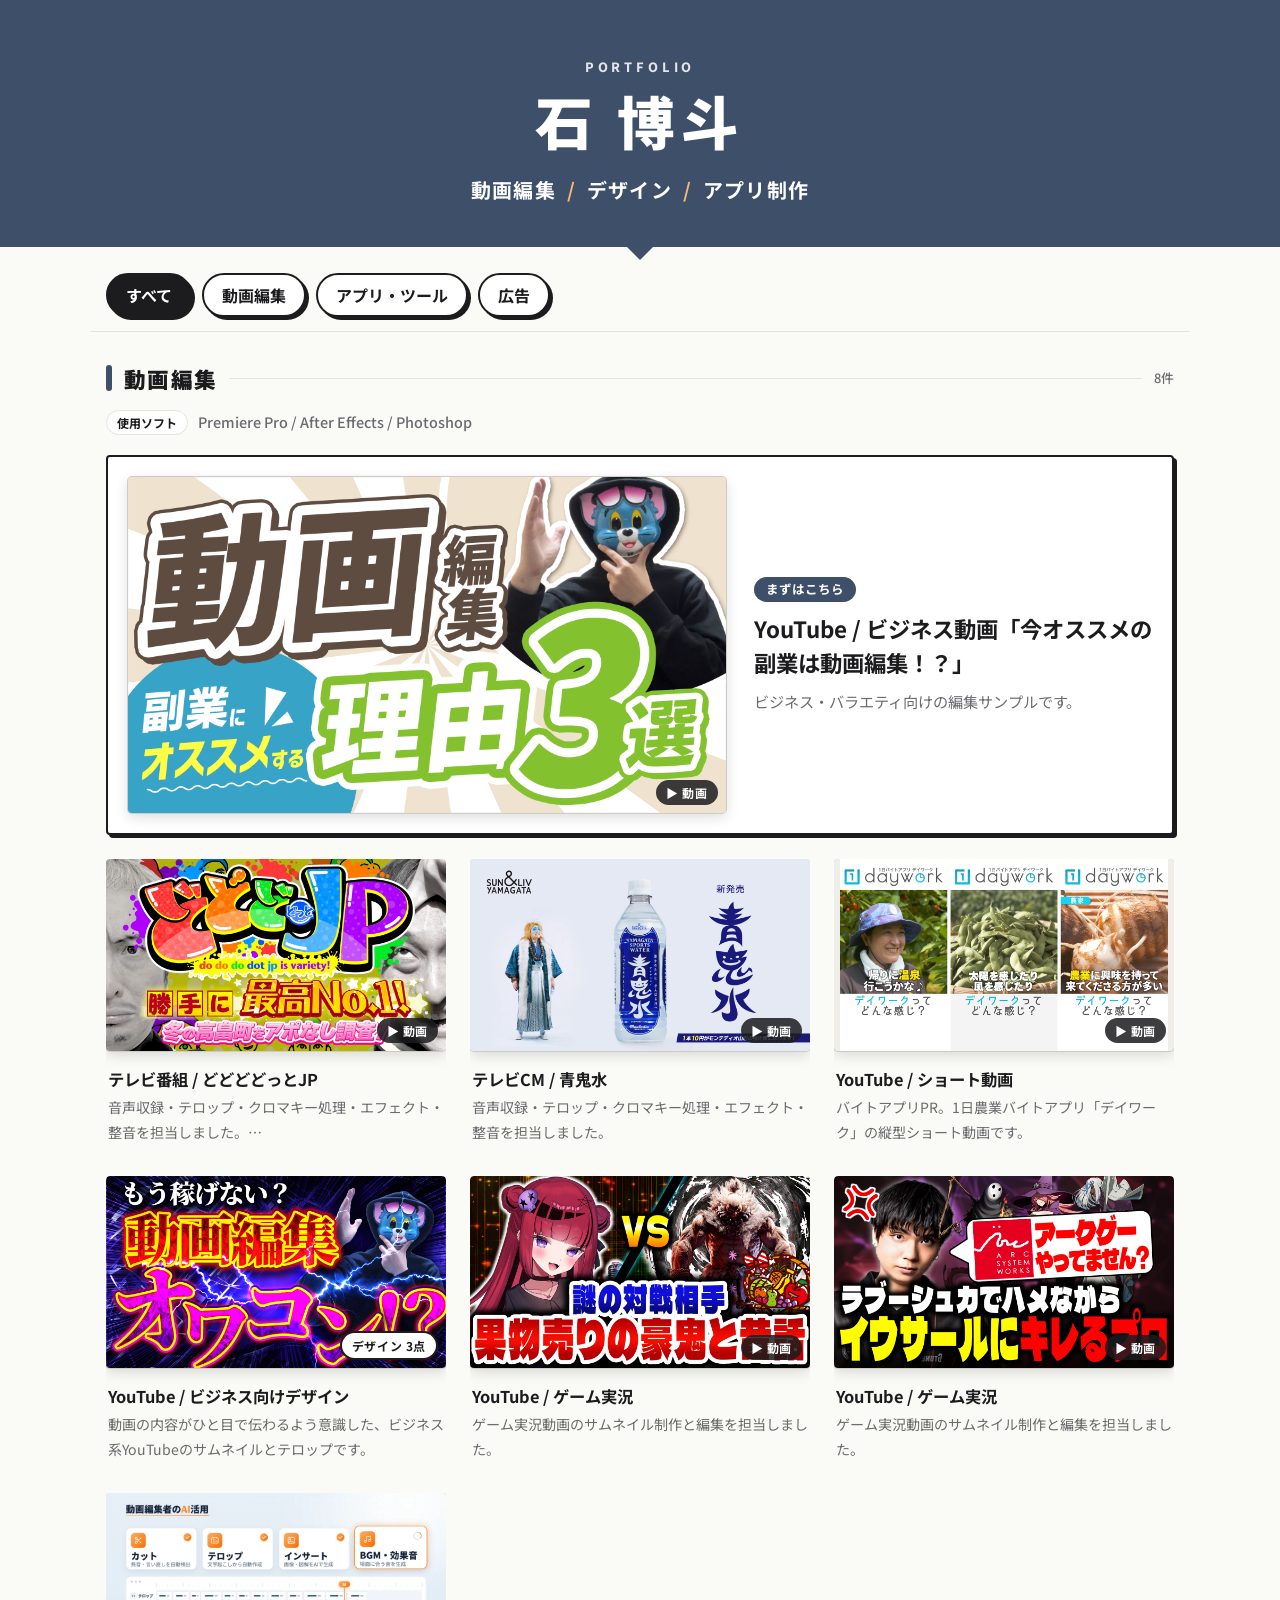
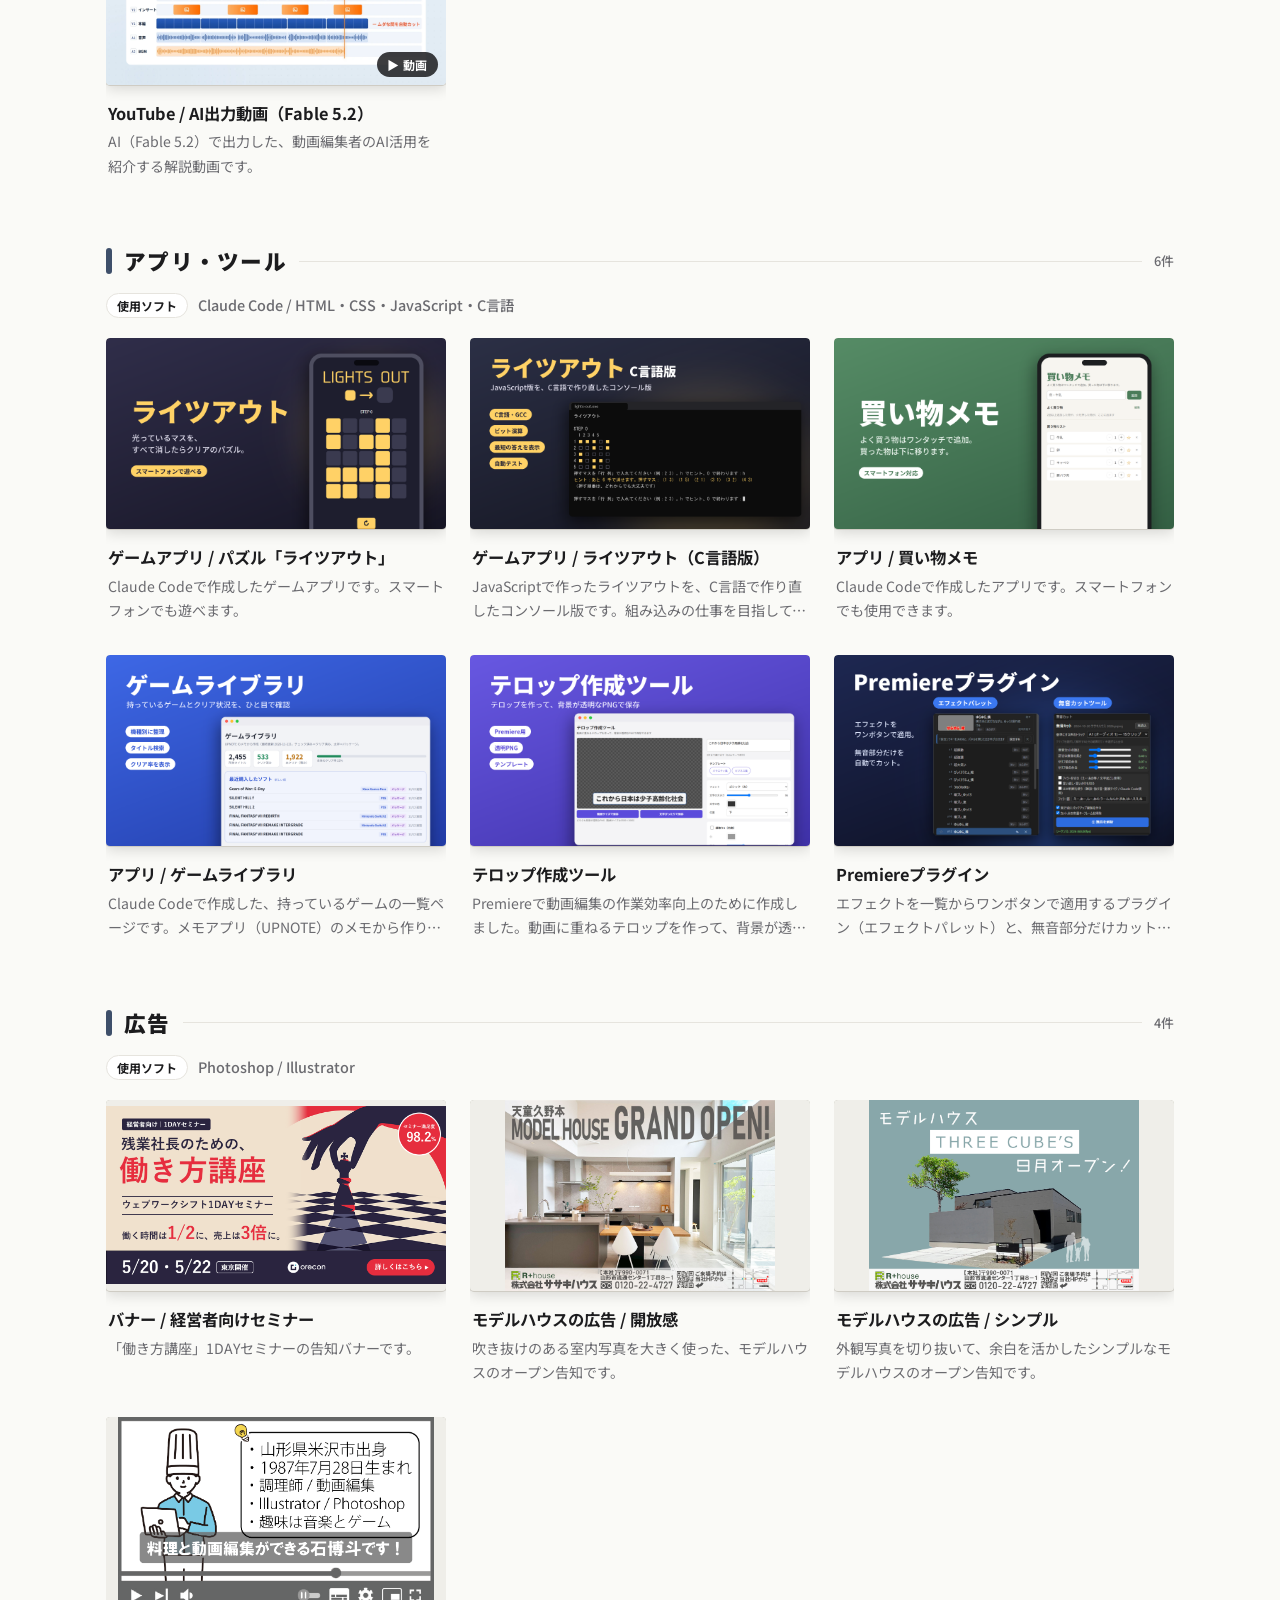
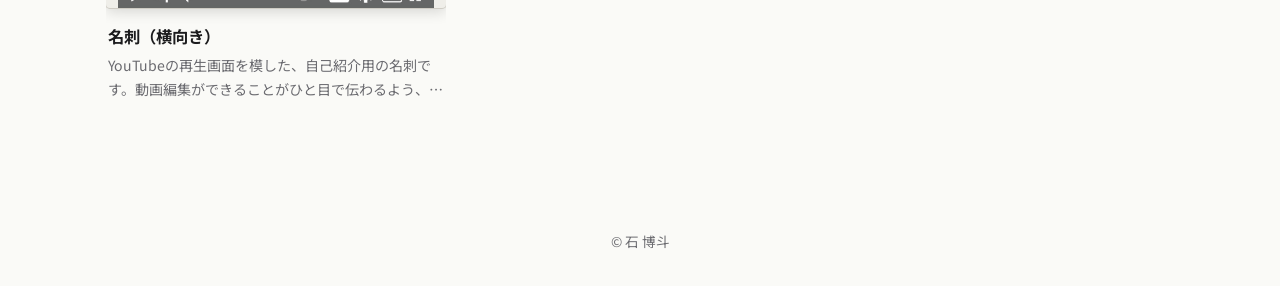
==== index.html @ 7e6e3e9b "Add files via upload" ====
<!doctype html>
<html lang="ja">
<head>
<meta charset="utf-8">
<meta name="viewport" content="width=device-width, initial-scale=1">
<title>石 博斗 ポートフォリオ</title>
<link rel="preconnect" href="https://fonts.googleapis.com">
<link rel="preconnect" href="https://fonts.gstatic.com" crossorigin>
<link rel="stylesheet" href="https://fonts.googleapis.com/css2?family=Noto+Sans+JP:wght@400;500;700;900&display=swap">
<link rel="stylesheet" href="style.css">
<script src="works.js"></script>
<script src="app.js"></script>
</head>
<body>

<header class="hero">
  <p class="eyebrow">PORTFOLIO</p>
  <h1><a class="home" href="index.html">石 博斗</a></h1>
  <p class="role">動画編集<span class="sep">/</span>デザイン<span class="sep">/</span>アプリ制作</p>
</header>

<nav class="tabs">
  <button class="tab active" data-filter="all">すべて</button>
  <button class="tab" data-filter="video">動画編集</button>
  <button class="tab" data-filter="app">アプリ・ツール</button>
  <button class="tab" data-filter="ad">広告</button>
</nav>

<main>
  <div id="grid"></div>
</main>

<footer>© 石 博斗</footer>
</body>
</html>
---- style.css ----
/* =========================================================
   石 博斗 ポートフォリオ
   色：白基調のシンプル ／ ボタン：太い線とずらした影
   色や角の丸みは「変数」にまとめてあります。ここを変えると全体が変わります
   ========================================================= */
:root {
  --bg: #fafaf7;          /* 背景 */
  --surface: #ffffff;     /* 白い面 */
  --text: #1c1c1e;        /* 文字 */
  --sub: #6b6b70;         /* 薄い文字 */
  --accent: #1c1c1e;      /* 強調（選んだタブ・ボタン） */
  --accent-text: #ffffff; /* 強調の上の文字 */
  --line: #e6e4de;        /* 区切り線 */
  --thumb-bg: #efeee9;    /* 画像の余白 */
  --radius: 4px;
  --btn-line: 2px solid #1c1c1e;
  --btn-shadow: 3px 3px 0 #1c1c1e;
  --btn-shadow-hover: 5px 5px 0 #1c1c1e;
}

* { box-sizing: border-box; }
html { -webkit-text-size-adjust: 100%; }
body {
  margin: 0;
  background: var(--bg);
  color: var(--text);
  font-family: "Noto Sans JP", "Yu Gothic UI", "Hiragino Sans", "Meiryo", sans-serif;
  line-height: 1.75;
}
a { color: inherit; }
img { max-width: 100%; }

/* ---------- ヘッダー ---------- */
.hero {
  max-width: 1100px;
  margin: 0 auto;
  padding: 72px 16px 32px;
}
.eyebrow {
  margin: 0 0 8px;
  font-size: .8rem;
  letter-spacing: .3em;
  color: #a19f97;
}
.hero h1 {
  margin: 0;
  font-size: clamp(2.2rem, 6vw, 3.6rem);
  line-height: 1.2;
  letter-spacing: .06em;
}
.hero h1 a { text-decoration: none; }
.role { margin: 12px 0 0; font-size: 1.1rem; font-weight: bold; }
.tags { margin: 4px 0 0; color: var(--sub); font-size: .9rem; }

/* ヘッダー（名前まわり）だけ、丸ゴシックとティール×オレンジにする */
.hero {
  --hero-teal: #3e4f6a; /* 上部の帯の色：ネイビー（落ち着いた紺） */
  --hero-orange: #e8592b;
  --hero-text: #3a3a3a;
}
/* ページ上部を横幅いっぱいの緑の帯にする（下の真ん中に小さな三角の吹き出し） */
.hero {
  position: relative;
  max-width: none;
  margin: 0 0 14px;             /* 三角の分のすき間 */
  padding: 56px 16px 40px;
  background: var(--hero-teal);
  color: #fff;
  text-align: center;
}
.hero::after {
  content: "";
  position: absolute;
  left: 50%;
  bottom: -13px;
  transform: translateX(-50%);
  border-left: 14px solid transparent;
  border-right: 14px solid transparent;
  border-top: 14px solid var(--hero-teal);
}
.hero .eyebrow {
  color: rgba(255,255,255,.85);
  font-weight: 800;
  letter-spacing: .3em;
}
.hero h1 {
  font-weight: 900;
  letter-spacing: .1em;
  color: #fff;
}
/* 読みやすさ：小さい文字ほど細く・少し大きく・字間を空ける */
.hero .role { color: #fff; font-weight: 700; font-size: 1.25rem; letter-spacing: .06em; margin-top: 16px; }
.hero .tags { color: rgba(255,255,255,.9); font-weight: 500; font-size: 1rem; letter-spacing: .04em; margin-top: 6px; }
.hero .sep { color: #f2b77a; margin: 0 .55em; font-weight: 700; }

/* ---------- ボタン（タブ・作品ページのボタン） ---------- */
.tab,
.cta {
  font: inherit;
  font-weight: bold;
  border: var(--btn-line);
  border-radius: 999px;
  box-shadow: var(--btn-shadow);
  cursor: pointer;
  transition: transform .15s, box-shadow .15s, background .15s, color .15s;
}
.tab:hover,
.cta:hover { transform: translate(-2px, -2px); box-shadow: var(--btn-shadow-hover); }
.tab:active,
.cta:active { transform: translate(2px, 2px); box-shadow: 1px 1px 0 #1c1c1e; }
.tab:focus-visible,
.cta:focus-visible { outline: 3px solid #7aa7ff; outline-offset: 3px; }

/* ---------- タブ ---------- */
.tabs {
  position: sticky; top: 0; z-index: 10;
  background: var(--bg);
  display: flex; flex-wrap: wrap; gap: 10px;
  max-width: 1100px; margin: 0 auto;
  padding: 12px 16px 14px;
  border-bottom: 1px solid var(--line);
}
.tab {
  background: var(--surface);
  color: var(--text);
  padding: 6px 18px;
}
.tab.active { background: var(--accent); color: var(--accent-text); }

/* ---------- 作品一覧 ---------- */
main { max-width: 1100px; margin: 0 auto; padding: 28px 16px 64px; }
.grid {
  display: grid;
  grid-template-columns: repeat(auto-fill, minmax(280px, 1fr));
  gap: 24px;
}
.card {
  display: flex; flex-direction: column;
  border-radius: var(--radius);
  overflow: hidden;
  text-decoration: none;
  transition: transform .2s;
}
.card.hidden { display: none; }
.card:hover { transform: translateY(-4px); }
.card:focus-visible { outline: 3px solid #7aa7ff; outline-offset: 3px; }
.thumb {
  aspect-ratio: 16 / 9;
  background: var(--thumb-bg);
  border-radius: var(--radius);
  overflow: hidden;
  /* 白っぽい画像でも背景に埋もれないよう、細い枠線とうっすら影 */
  box-shadow: 0 0 0 1px #cfccc4, 0 4px 14px rgba(0, 0, 0, .14);
}
.thumb img {
  width: 100%; height: 100%;
  object-fit: contain; display: block;
  transition: transform .4s;
}
.card:hover .thumb img { transform: scale(1.04); }
/* 画像の右下の小さい印（▶ 動画 ／ デザイン 3点） */
.thumb { position: relative; }
.media-tag {
  position: absolute; right: 8px; bottom: 8px;
  padding: 2px 10px;
  border-radius: 999px;
  background: rgba(28,28,30,.85); color: #fff;
  font-size: .75rem; font-weight: 700; letter-spacing: .05em;
}
.media-tag.design { background: #fff; color: #1c1c1e; border: 2px solid #1c1c1e; }
.body { padding: 12px 2px 8px; display: flex; flex-direction: column; flex: 1; }
.label {
  align-self: flex-start;
  font-size: .72rem;
  color: var(--sub);
  letter-spacing: .1em;
}
.body h3 { margin: 4px 0 4px; font-size: 1.02rem; line-height: 1.5; }
.body p {
  margin: 0; color: var(--sub); font-size: .88rem;
  display: -webkit-box; -webkit-line-clamp: 2; -webkit-box-orient: vertical; overflow: hidden;
}
/* カードにマウスを乗せると、タイトルに下線（押せることが分かるように） */
.card:hover h3 { text-decoration: underline; text-decoration-thickness: 2px; text-underline-offset: 4px; }

/* ---------- まず見てほしい作品（横幅いっぱいの大きいカード） ---------- */
.card.featured {
  grid-column: 1 / -1;              /* 横の列をぜんぶ使う */
  display: grid;
  grid-template-columns: 3fr 2fr;   /* 左に大きい画像、右に文字 */
  gap: 28px;
  align-items: center;
  padding: 20px;
  background: var(--surface);
  border: var(--btn-line);
  box-shadow: var(--btn-shadow);
}
.card.featured:hover { transform: translate(-2px, -2px); box-shadow: var(--btn-shadow-hover); }
.card.featured .body { padding: 0; }
.card.featured h3 { font-size: 1.4rem; margin: 10px 0 8px; }
.card.featured p { font-size: .95rem; -webkit-line-clamp: 4; }
.badge {
  align-self: flex-start;
  padding: 2px 12px;
  border-radius: 999px;
  background: #3e4f6a; color: #fff;
  font-size: .78rem; font-weight: 700; letter-spacing: .08em;
}
@media (max-width: 720px) {
  .card.featured { grid-template-columns: 1fr; gap: 14px; padding: 14px; }
}

/* ---------- ジャンルごとの仕切り ---------- */
.section { margin-bottom: 56px; }
.section.hidden { display: none; }
.section-head {
  display: flex; align-items: center; gap: 12px;
  margin: 0 0 20px;
  font-size: 1.35rem; font-weight: 900; letter-spacing: .06em;
}
.section-head::before {            /* 見出しの左の紺色の棒 */
  content: "";
  width: 6px; height: 1.2em;
  background: #3e4f6a;
  border-radius: 3px;
}
.section-head::after {             /* 見出しの右に伸びる仕切り線 */
  content: "";
  flex: 1;
  height: 1px;
  background: var(--line);
}
.section-tools {                   /* 見出しの下の「使用ソフト」 */
  margin: -8px 0 20px;
  font-size: .9rem; font-weight: 500; color: var(--sub);
}
.section-tools span {
  display: inline-block;
  margin-right: 10px; padding: 1px 10px;
  border: 1px solid var(--line); border-radius: 999px;
  background: var(--surface);
  font-size: .75rem; font-weight: 700; color: var(--text);
}
.section-head .count {
  order: 2;
  font-size: .8rem; font-weight: 500; color: var(--sub); letter-spacing: 0;
}

footer { text-align: center; color: var(--sub); font-size: .85rem; padding: 0 16px 32px; }

/* ---------- 作品ページ ---------- */
.mini-header {
  max-width: 1000px; margin: 0 auto;
  padding: 20px 16px;
  border-bottom: 1px solid var(--line);
}
.mini-header a { font-weight: bold; text-decoration: none; letter-spacing: .06em; }
.work { max-width: 1000px; margin: 0 auto; }
.work-page main { max-width: 1000px; }
.back { display: inline-block; margin-bottom: 20px; color: var(--sub); text-decoration: none; font-size: .9rem; }
.back:hover { color: var(--text); }
.work-head .label { display: inline-block; }
.work-head h1 { margin: 4px 0 20px; font-size: clamp(1.4rem, 4vw, 2rem); line-height: 1.4; }
.hero-img {
  margin: 0;
  background: var(--thumb-bg);
  border-radius: var(--radius);
  overflow: hidden;
}
.hero-img img { display: block; width: 100%; max-height: 75vh; object-fit: contain; margin: 0 auto; }
/* 作品ページの動画（横長16:9の枠いっぱいに表示） */
.video {
  aspect-ratio: 16 / 9;
  margin-bottom: 16px;
  background: #000;
  border-radius: var(--radius);
  overflow: hidden;
}
.video iframe { width: 100%; height: 100%; border: 0; display: block; }
.video-link { margin: 0 0 20px; }
.gallery { display: flex; flex-wrap: wrap; gap: 10px; margin-top: 12px; }
.gallery button {
  padding: 0; width: 120px; aspect-ratio: 16 / 9;
  border: 2px solid transparent; border-radius: 6px;
  background: var(--thumb-bg); cursor: pointer; overflow: hidden; opacity: .6;
  transition: opacity .15s;
}
.gallery button img { width: 100%; height: 100%; object-fit: contain; display: block; }
.gallery button:hover { opacity: 1; }
.gallery button.on { opacity: 1; border-color: #1c1c1e; }
.info {
  display: grid; grid-template-columns: 7em 1fr; gap: 10px 16px;
  margin: 28px 0; padding: 20px;
  background: var(--surface); border: 1px solid var(--line); border-radius: var(--radius);
}
.info dt { color: var(--sub); font-size: .9rem; }
.info dd { margin: 0; }
.cta {
  display: inline-block;
  background: var(--accent); color: var(--accent-text);
  padding: 12px 28px;
  text-decoration: none;
}
.pager { display: grid; grid-template-columns: 1fr 1fr; gap: 16px; margin-top: 48px; padding-top: 24px; border-top: 1px solid var(--line); }
.pager a { text-decoration: none; font-weight: bold; font-size: .95rem; }
.pager a small { display: block; color: var(--sub); font-weight: normal; font-size: .8rem; }
.pager .next { text-align: right; }

@media (max-width: 560px) {
  .info { grid-template-columns: 1fr; gap: 2px; }
  .info dd { margin-bottom: 10px; }
  .gallery button { width: calc(33.3% - 7px); }
  .hero { padding-top: 48px; }
}
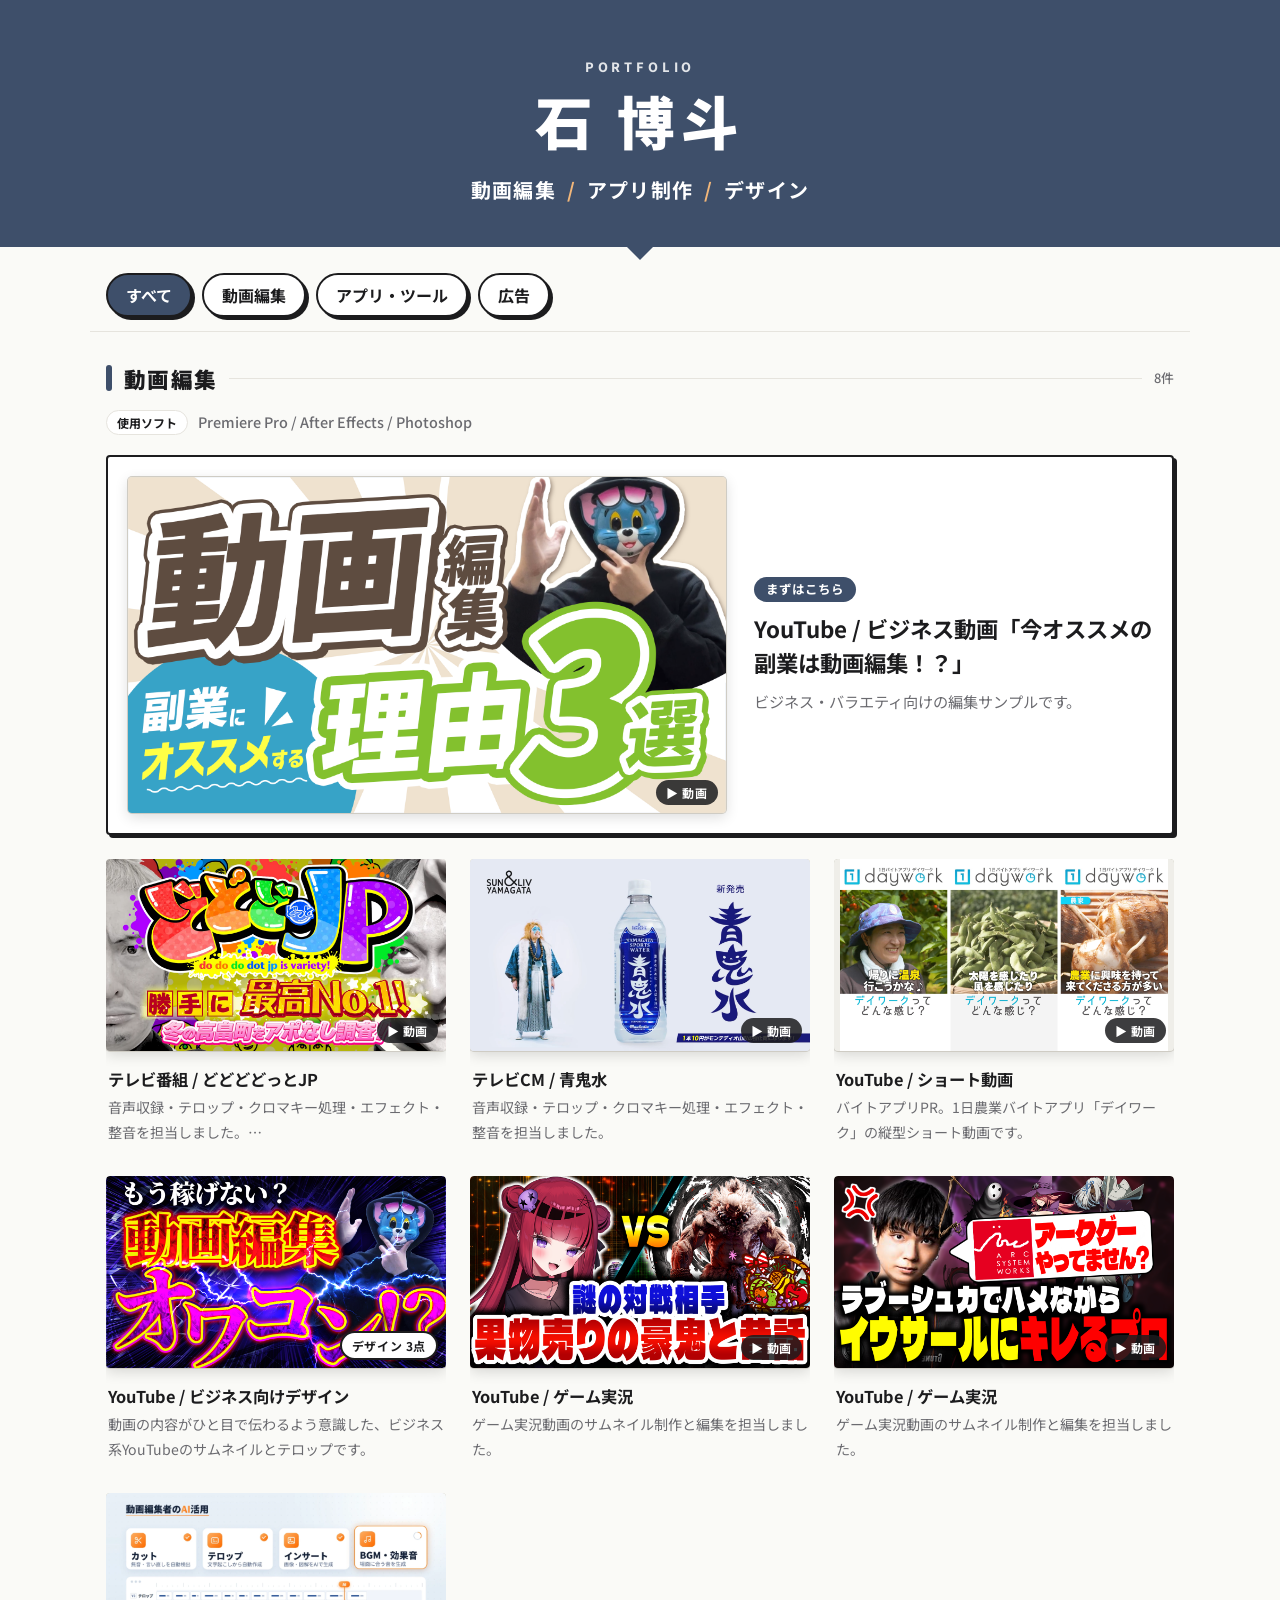
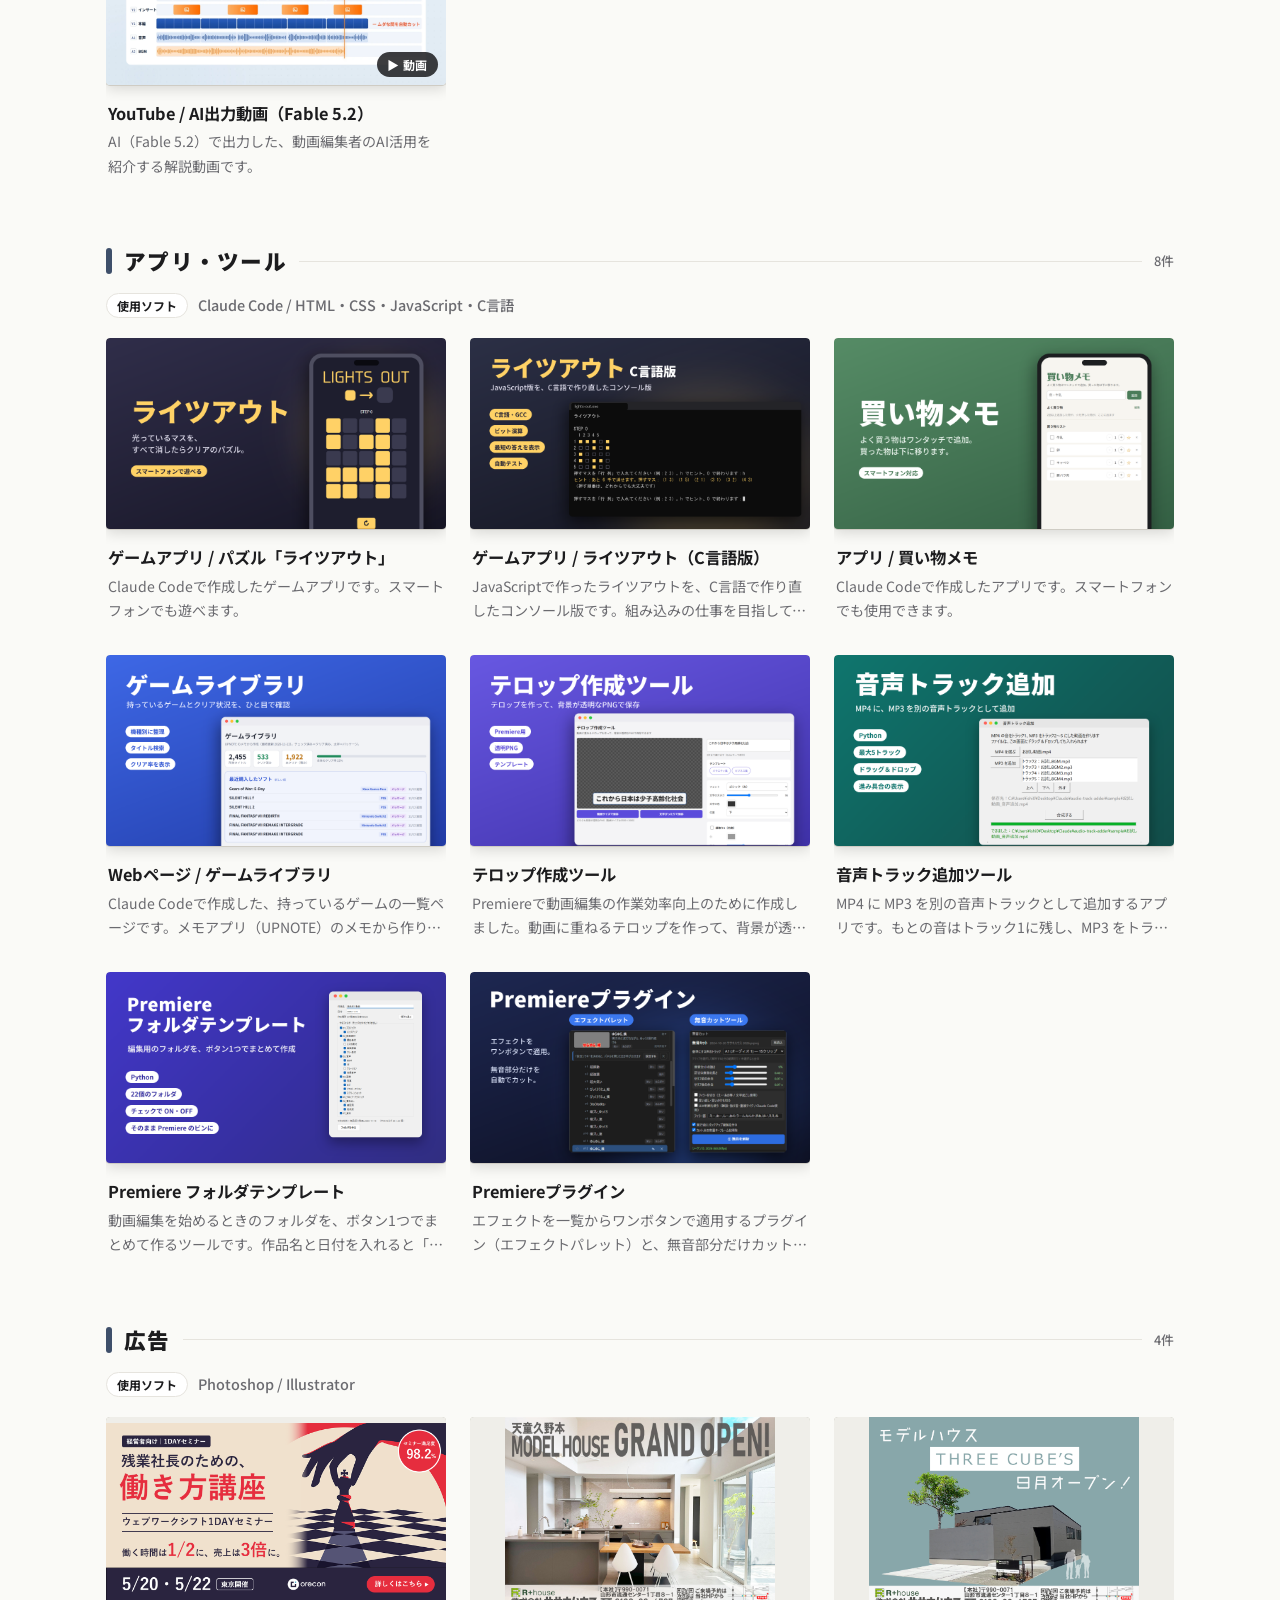
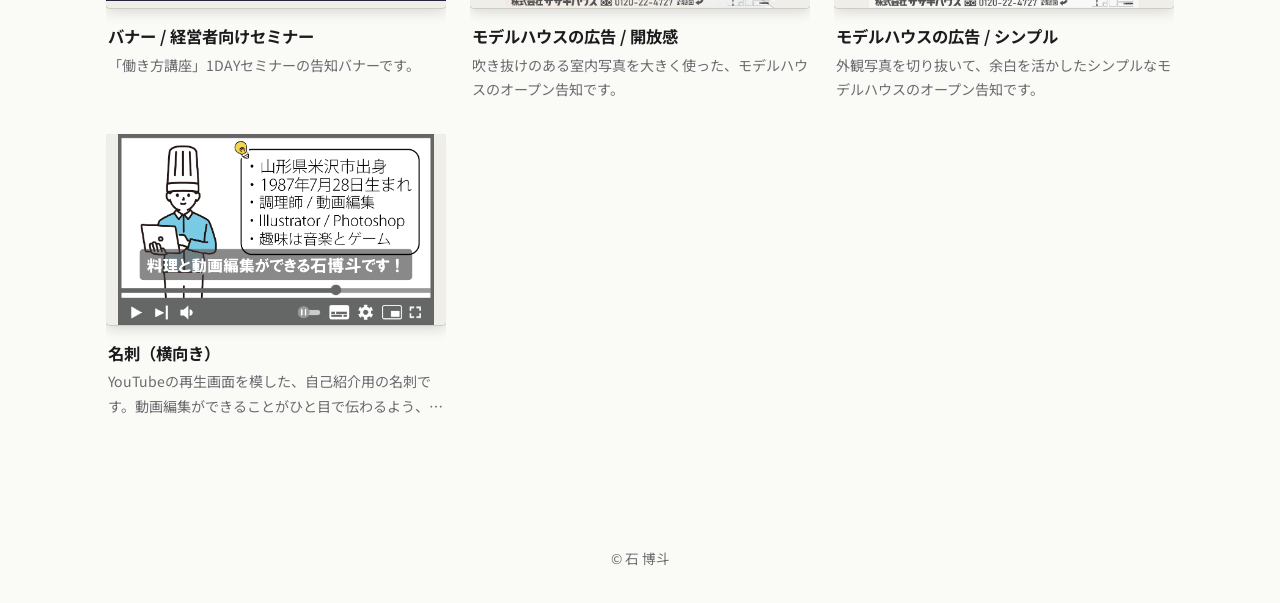
==== commit 4fe32de1: "Add files via upload" ====
--- a/index.html
+++ b/index.html
@@ -16,7 +16,7 @@
 <header class="hero">
   <p class="eyebrow">PORTFOLIO</p>
   <h1><a class="home" href="index.html">石 博斗</a></h1>
-  <p class="role">動画編集<span class="sep">/</span>デザイン<span class="sep">/</span>アプリ制作</p>
+  <p class="role">動画編集<span class="sep">/</span>アプリ制作<span class="sep">/</span>デザイン</p>
 </header>
 
 <nav class="tabs">
--- a/style.css
+++ b/style.css
@@ -8,7 +8,7 @@
   --surface: #ffffff;     /* 白い面 */
   --text: #1c1c1e;        /* 文字 */
   --sub: #6b6b70;         /* 薄い文字 */
-  --accent: #1c1c1e;      /* 強調（選んだタブ・ボタン） */
+  --accent: #3e4f6a;      /* 強調（選んだタブ・ボタン）：ヘッダーと同じネイビー */
   --accent-text: #ffffff; /* 強調の上の文字 */
   --line: #e6e4de;        /* 区切り線 */
   --thumb-bg: #efeee9;    /* 画像の余白 */
@@ -126,6 +126,12 @@
   padding: 6px 18px;
 }
 .tab.active { background: var(--accent); color: var(--accent-text); }
+/* スマホ幅：タブを少し小さくして1列に収める（入りきらない幅では横にスクロール） */
+@media (max-width: 480px) {
+  .tabs { flex-wrap: nowrap; gap: 6px; padding: 10px 12px 12px; overflow-x: auto; scrollbar-width: none; }
+  .tabs::-webkit-scrollbar { display: none; }
+  .tab { flex: none; padding: 5px 12px; font-size: .88rem; white-space: nowrap; }
+}
 
 /* ---------- 作品一覧 ---------- */
 main { max-width: 1100px; margin: 0 auto; padding: 28px 16px 64px; }
@@ -295,9 +301,12 @@
 }
 .info dt { color: var(--sub); font-size: .9rem; }
 .info dd { margin: 0; }
+/* 作品ページの「工夫したところ」の箇条書き */
+.info .points { margin: 0; padding-left: 1.2em; }
+.info .points li { margin: 2px 0; }
 .cta {
   display: inline-block;
-  background: var(--accent); color: var(--accent-text);
+  background: var(--surface); color: var(--text); /* タブ（未選択）と同じ、白地＋黒枠 */
   padding: 12px 28px;
   text-decoration: none;
 }
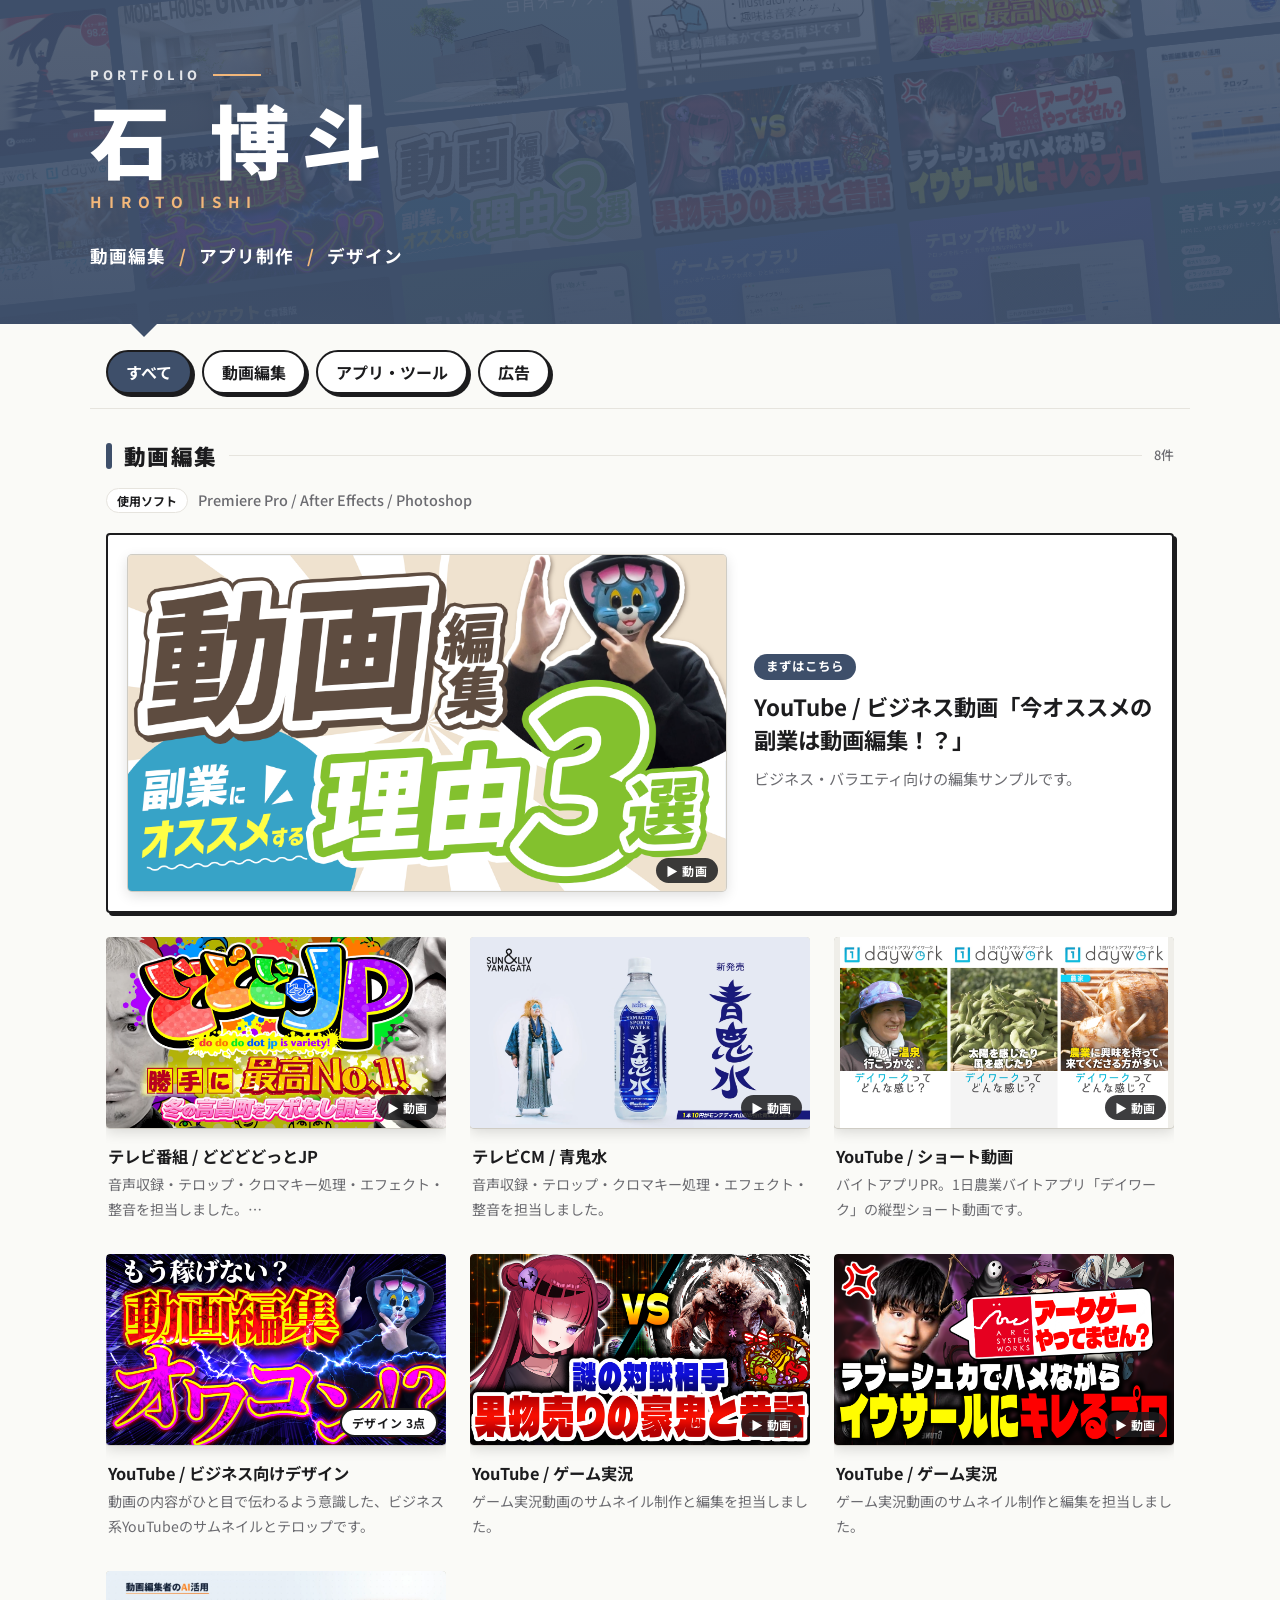
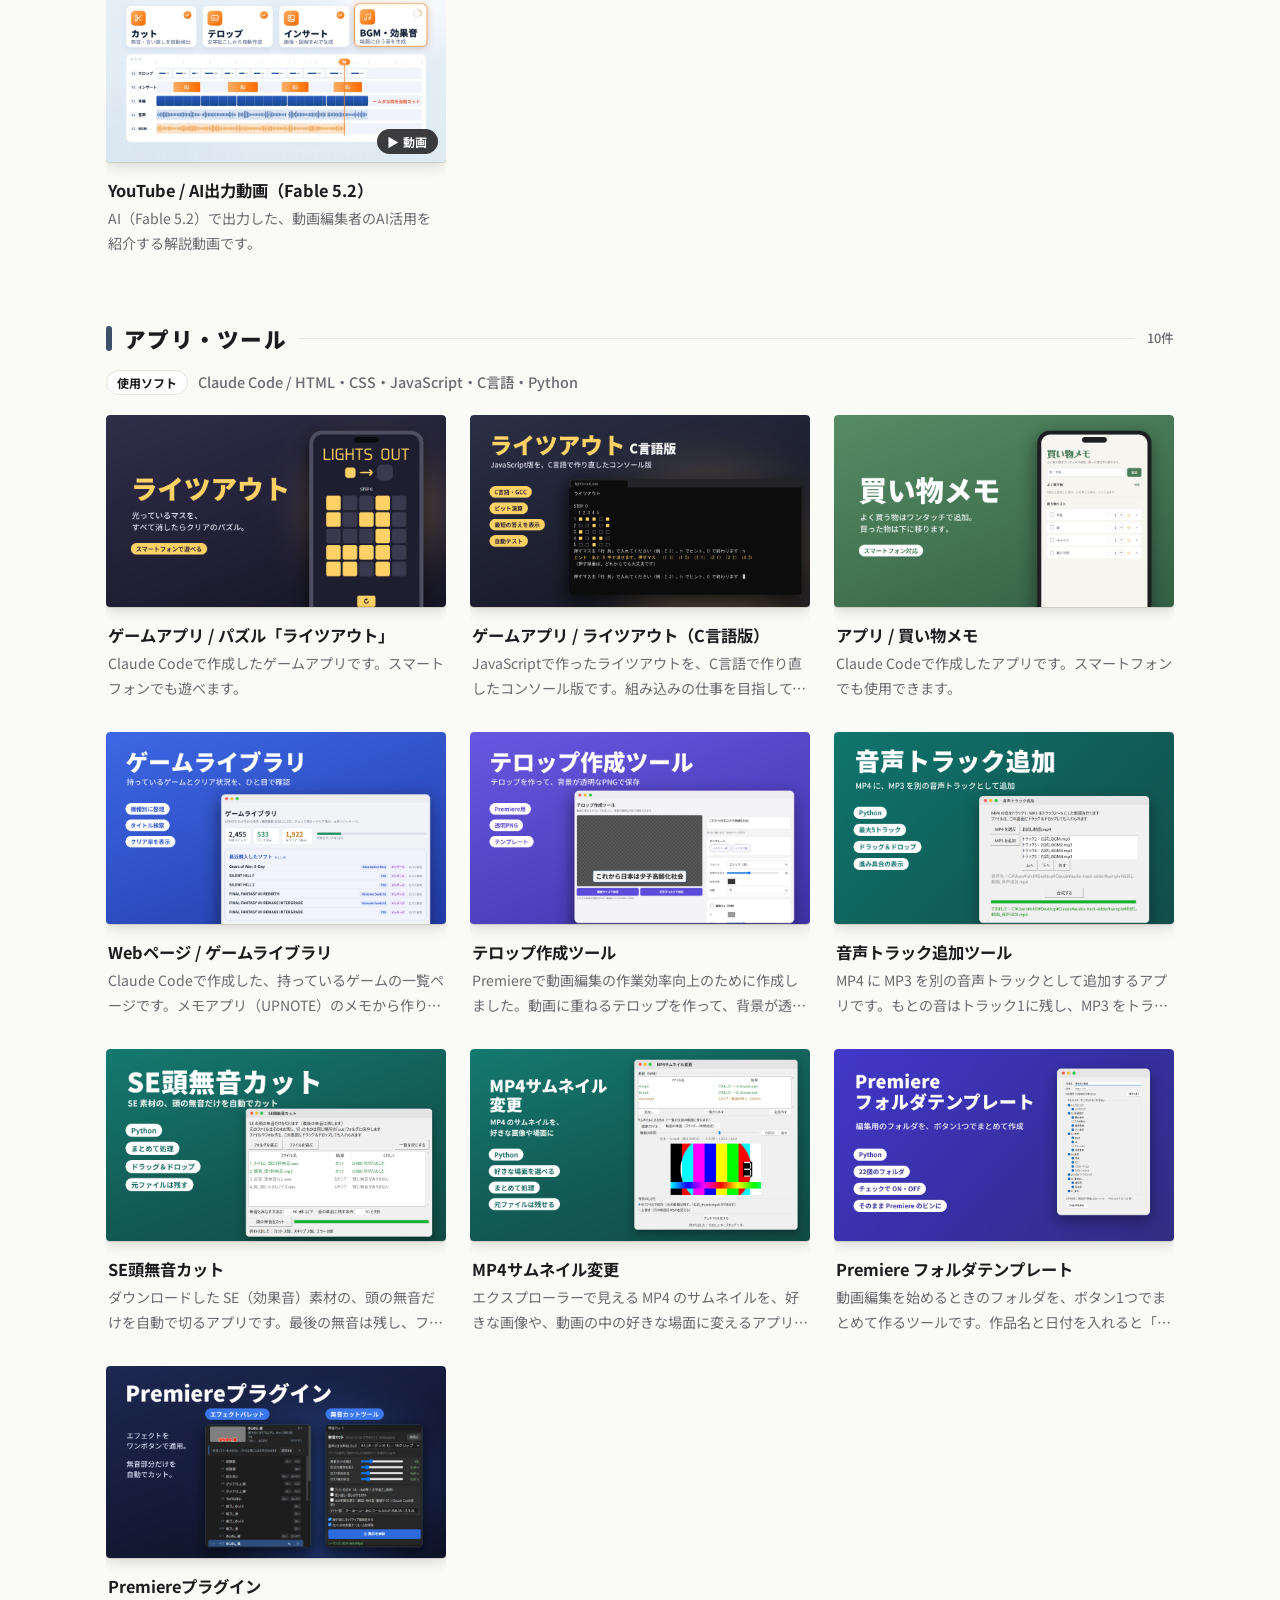
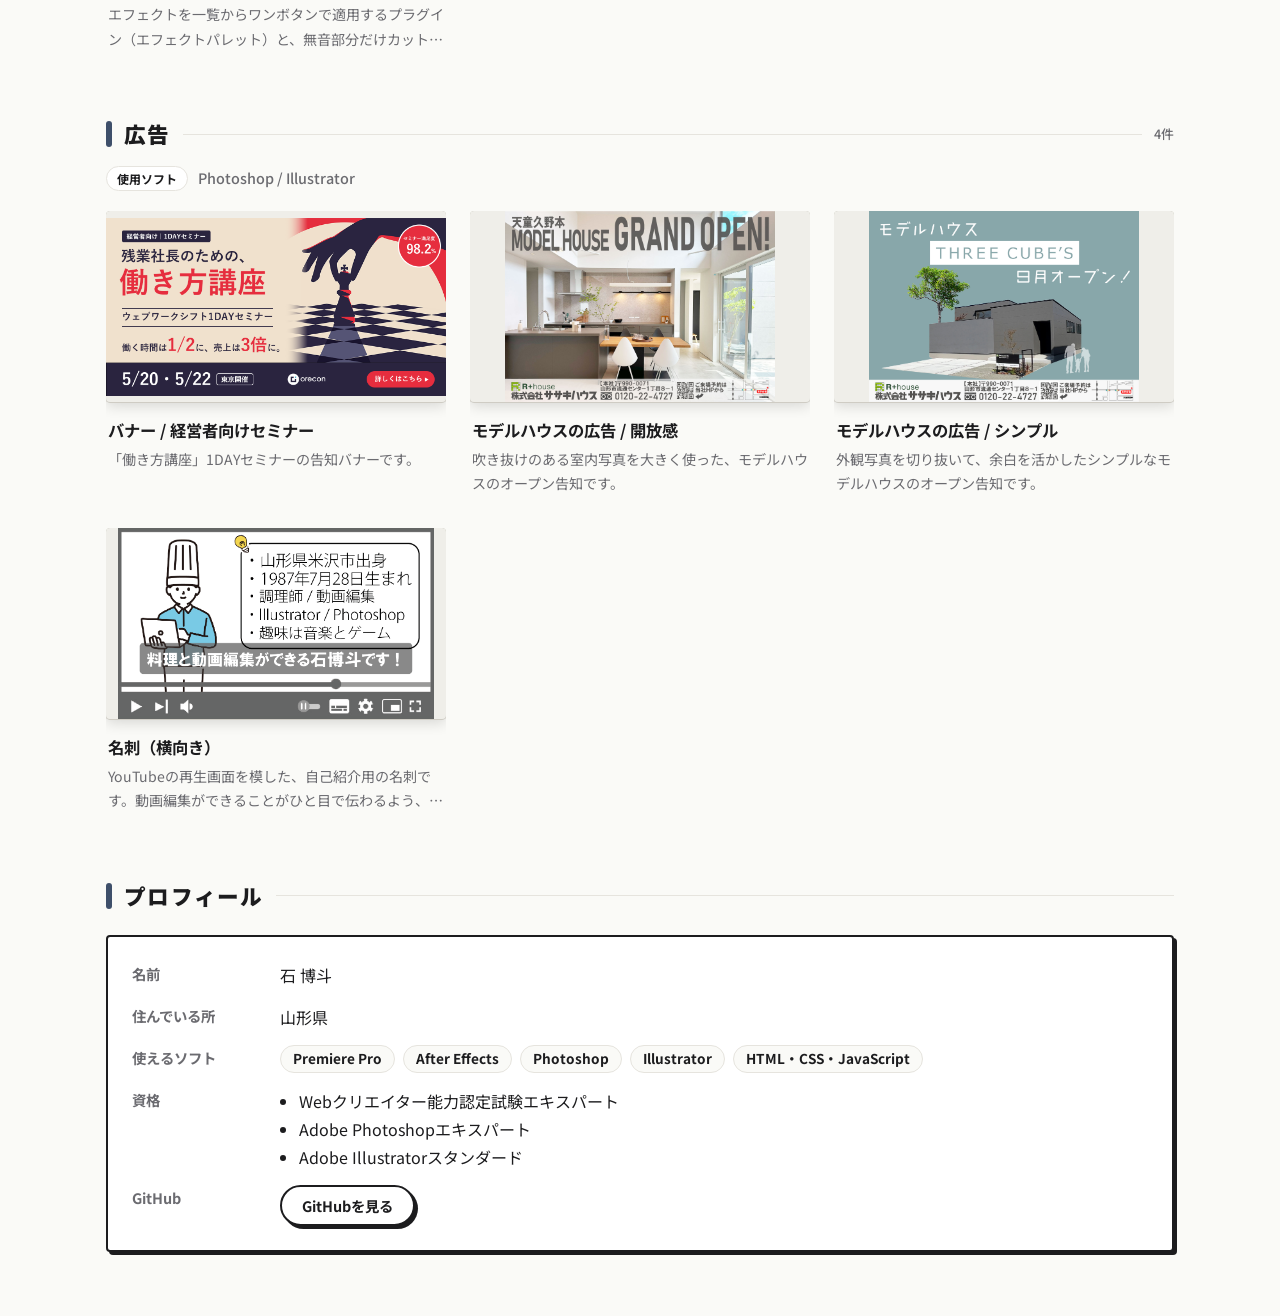
==== commit 72c81a2f: "Add files via upload" ====
--- a/index.html
+++ b/index.html
@@ -14,9 +14,14 @@
 <body>
 
 <header class="hero">
-  <p class="eyebrow">PORTFOLIO</p>
-  <h1><a class="home" href="index.html">石 博斗</a></h1>
-  <p class="role">動画編集<span class="sep">/</span>アプリ制作<span class="sep">/</span>デザイン</p>
+  <!-- 背景：作品のサムネイルをうっすら並べる（app.js で中身を入れる） -->
+  <div class="hero-bg" aria-hidden="true"><div class="hero-bg-grid" id="hero-bg"></div></div>
+  <div class="hero-inner">
+    <p class="eyebrow">PORTFOLIO</p>
+    <h1><a class="home" href="index.html">石 博斗</a></h1>
+    <p class="en">HIROTO ISHI</p>
+    <p class="role"><span>動画編集</span><span class="sep">/</span><span>アプリ制作</span><span class="sep">/</span><span>デザイン</span></p>
+  </div>
 </header>
 
 <nav class="tabs">
@@ -28,8 +33,28 @@
 
 <main>
   <div id="grid"></div>
+
+  <!-- プロフィール -->
+  <section class="profile" id="profile">
+    <h2 class="section-head">プロフィール</h2>
+    <dl class="profile-list">
+      <dt>名前</dt><dd>石 博斗</dd>
+      <dt>住んでいる所</dt><dd>山形県</dd>
+      <dt>使えるソフト</dt>
+      <dd class="chips">
+        <span>Premiere Pro</span><span>After Effects</span><span>Photoshop</span><span>Illustrator</span><span>HTML・CSS・JavaScript</span>
+      </dd>
+      <dt>資格</dt>
+      <dd>
+        <ul>
+          <li>Webクリエイター能力認定試験エキスパート</li>
+          <li>Adobe Photoshopエキスパート</li>
+          <li>Adobe Illustratorスタンダード</li>
+        </ul>
+      </dd>
+      <dt>GitHub</dt><dd><a class="cta" href="https://github.com/ishi061-svg" target="_blank" rel="noopener">GitHubを見る</a></dd>
+    </dl>
+  </section>
 </main>
-
-<footer>© 石 博斗</footer>
 </body>
 </html>
--- a/style.css
+++ b/style.css
@@ -93,6 +93,48 @@
 .hero .tags { color: rgba(255,255,255,.9); font-weight: 500; font-size: 1rem; letter-spacing: .04em; margin-top: 6px; }
 .hero .sep { color: #f2b77a; margin: 0 .55em; font-weight: 700; }
 
+/* ヘッダーの見せ方（2026-11 改）
+   ・左揃え：下の見出しや作品一覧と、左の線をそろえる
+   ・背景に作品のサムネイルをうっすら敷き、何を作る人かを一目で伝える
+   ・名前と肩書きを順番に表示する（動きを減らす設定の人には動かさない） */
+.hero { text-align: left; padding: 64px 16px 52px; }
+.hero-inner { position: relative; z-index: 1; max-width: 1100px; margin: 0 auto; }
+.hero-bg { position: absolute; inset: 0; overflow: hidden; }
+.hero-bg-grid {
+  position: absolute; inset: -20px;
+  display: grid; grid-template-columns: repeat(6, 1fr); gap: 10px;
+  transform: rotate(-6deg) scale(1.15);
+  opacity: .28;
+}
+.hero-bg-grid img { width: 100%; aspect-ratio: 16 / 9; object-fit: cover; border-radius: 3px; display: block; }
+.hero-bg::after {                      /* 紺を重ねて、文字を読みやすくする */
+  content: ""; position: absolute; inset: 0;
+  background: linear-gradient(rgba(62,79,106,.55), rgba(62,79,106,.85));
+}
+.hero .eyebrow { display: flex; align-items: center; gap: 12px; }
+.hero .eyebrow::after { content: ""; width: 48px; height: 2px; background: #f2b77a; } /* 「/」と同じ色 */
+.hero h1 { font-size: clamp(2.8rem, 9vw, 5rem); letter-spacing: .14em; line-height: 1.1; }
+.hero .en { margin: 6px 0 0; font-size: .95rem; font-weight: 700; letter-spacing: .45em; color: #f2b77a; }
+.hero .role { margin-top: 26px; font-size: 1.1rem; }
+.hero .role .sep { margin: 0 .7em; }
+.hero::after { left: max(40px, calc((100% - 1100px) / 2 + 40px)); transform: none; } /* 吹き出しの三角も左側へ */
+
+.hero .eyebrow, .hero h1, .hero .en, .hero .role > * {
+  opacity: 0; animation: heroIn .7s cubic-bezier(.2,.7,.2,1) forwards;
+}
+.hero .role > * { display: inline-block; }
+.hero h1 { animation-delay: .2s; }
+.hero .en { animation-delay: .35s; }
+.hero .role > *:nth-child(1) { animation-delay: .5s; }
+.hero .role > *:nth-child(2) { animation-delay: .6s; }
+.hero .role > *:nth-child(3) { animation-delay: .7s; }
+.hero .role > *:nth-child(4) { animation-delay: .8s; }
+.hero .role > *:nth-child(5) { animation-delay: .9s; }
+@keyframes heroIn { from { opacity: 0; transform: translateY(14px); } to { opacity: 1; transform: none; } }
+@media (prefers-reduced-motion: reduce) {
+  .hero .eyebrow, .hero h1, .hero .en, .hero .role > * { animation: none; opacity: 1; }
+}
+
 /* ---------- ボタン（タブ・作品ページのボタン） ---------- */
 .tab,
 .cta {
@@ -250,6 +292,29 @@
 .section-head .count {
   order: 2;
   font-size: .8rem; font-weight: 500; color: var(--sub); letter-spacing: 0;
+}
+
+/* ---------- プロフィール（作品一覧の下） ---------- */
+.profile-list {
+  display: grid; grid-template-columns: 8em 1fr; gap: 14px 20px;
+  margin: 0; padding: 24px;
+  background: var(--surface); border: var(--btn-line); border-radius: var(--radius);
+  box-shadow: var(--btn-shadow);
+}
+.profile-list dt { color: var(--sub); font-size: .9rem; font-weight: 700; }
+.profile-list dd { margin: 0; }
+.profile-list ul { margin: 0; padding-left: 1.2em; }
+.profile-list .chips { display: flex; flex-wrap: wrap; gap: 8px; }
+.profile-list .chips span {
+  padding: 1px 12px;
+  border: 1px solid var(--line); border-radius: 999px;
+  background: var(--bg);
+  font-size: .85rem; font-weight: 700;
+}
+.profile-list .cta { padding: 6px 20px; font-size: .9rem; }
+@media (max-width: 560px) {
+  .profile-list { grid-template-columns: 1fr; gap: 2px; padding: 18px; }
+  .profile-list dd { margin-bottom: 12px; }
 }
 
 footer { text-align: center; color: var(--sub); font-size: .85rem; padding: 0 16px 32px; }
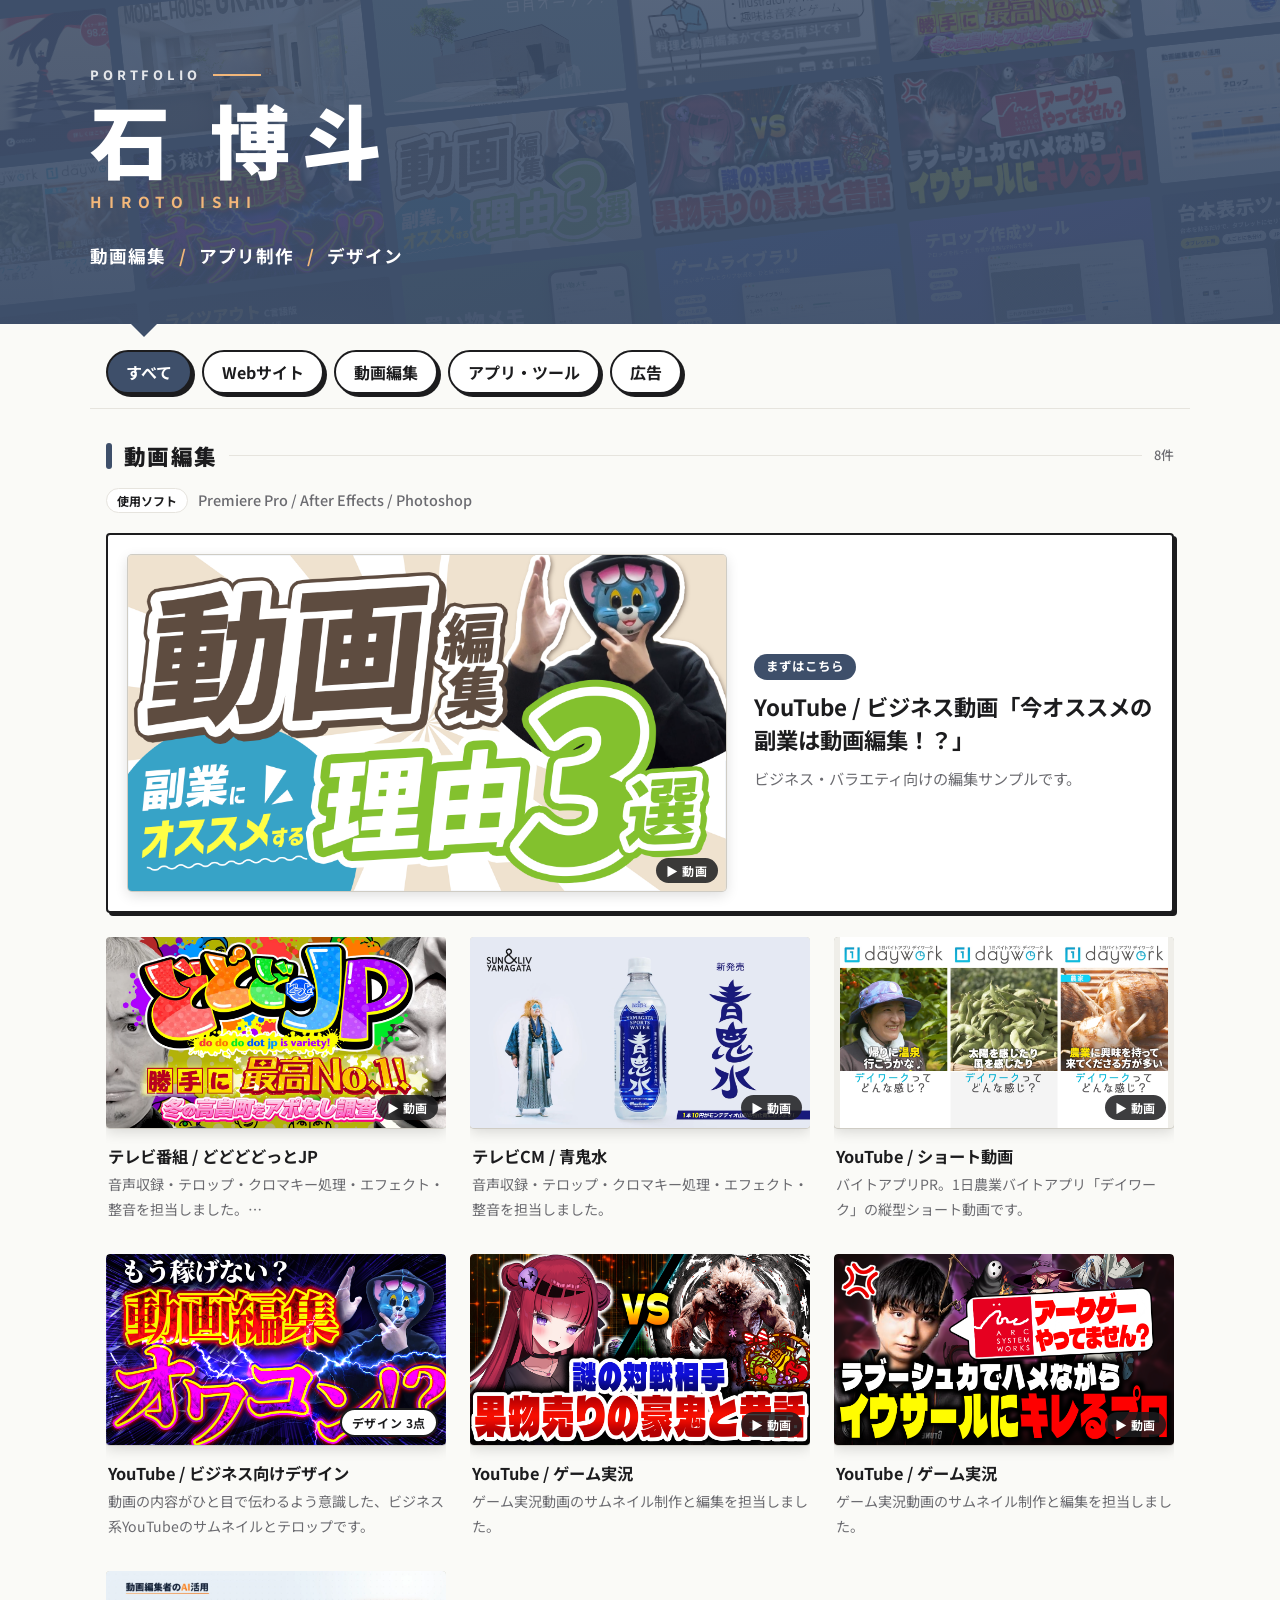
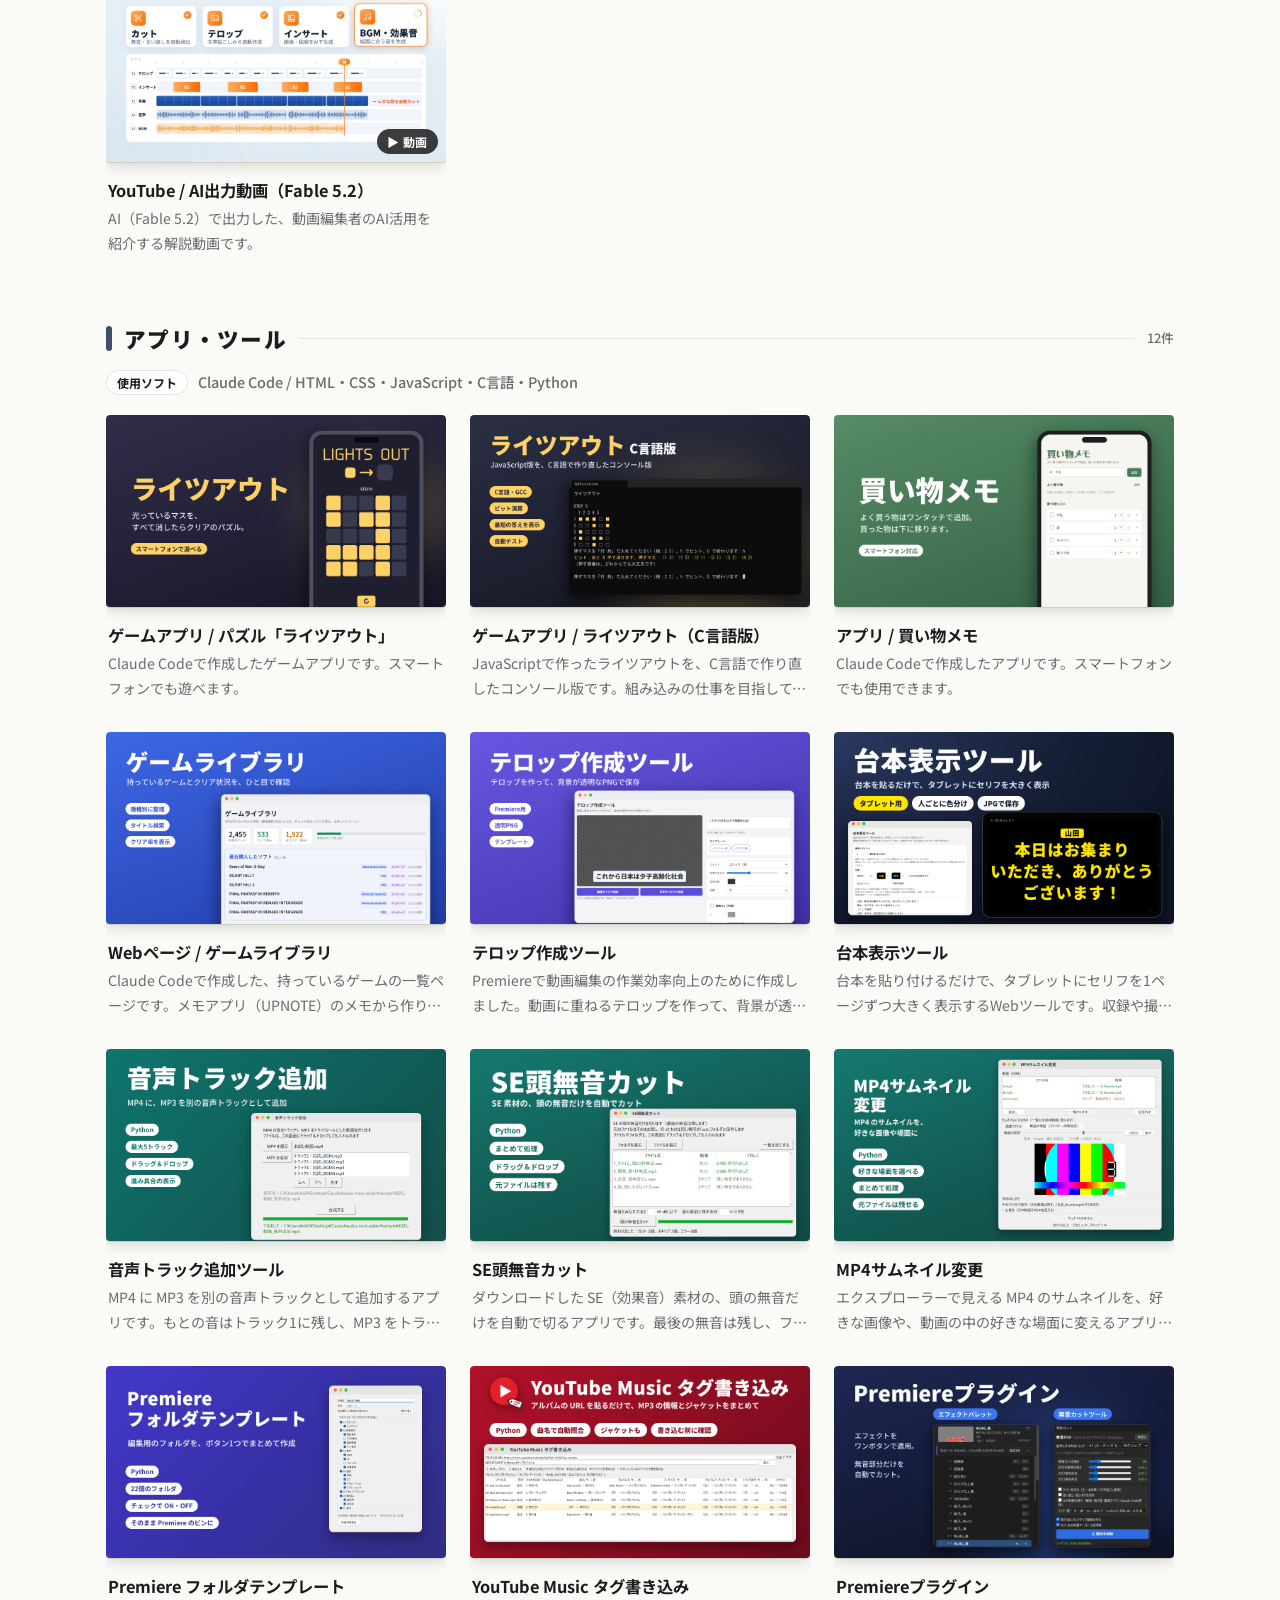
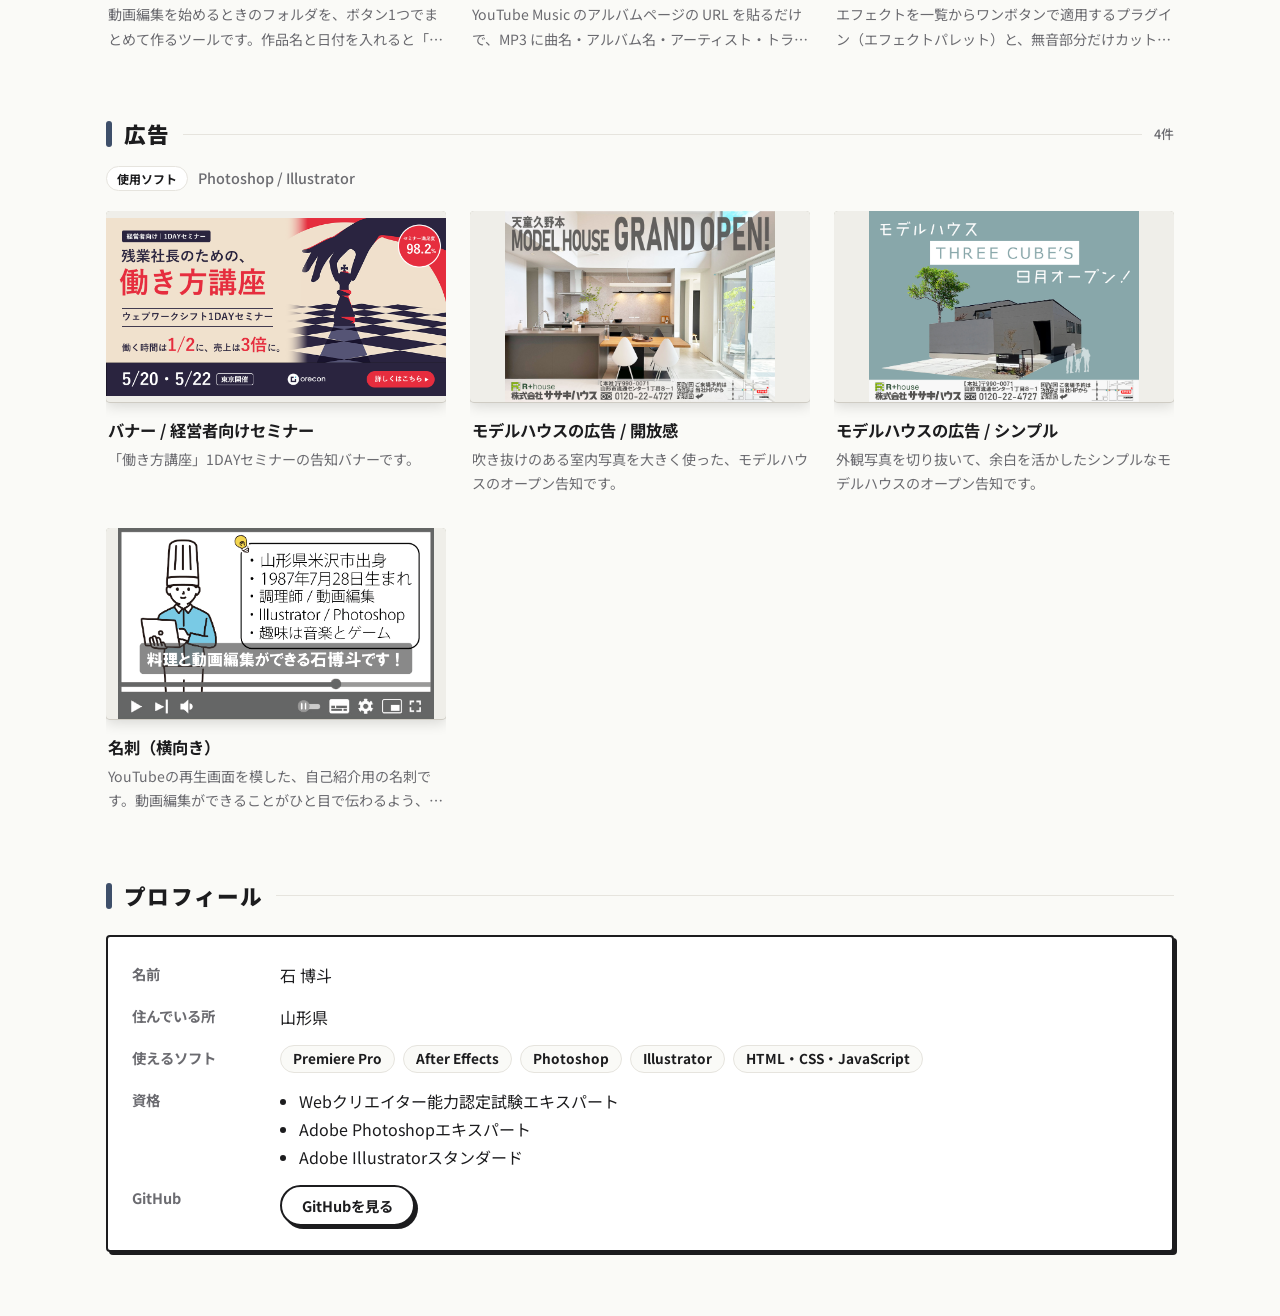
==== commit 672cccd0: "Add files via upload" ====
--- a/index.html
+++ b/index.html
@@ -26,6 +26,7 @@
 
 <nav class="tabs">
   <button class="tab active" data-filter="all">すべて</button>
+  <button class="tab" data-filter="web">Webサイト</button>
   <button class="tab" data-filter="video">動画編集</button>
   <button class="tab" data-filter="app">アプリ・ツール</button>
   <button class="tab" data-filter="ad">広告</button>
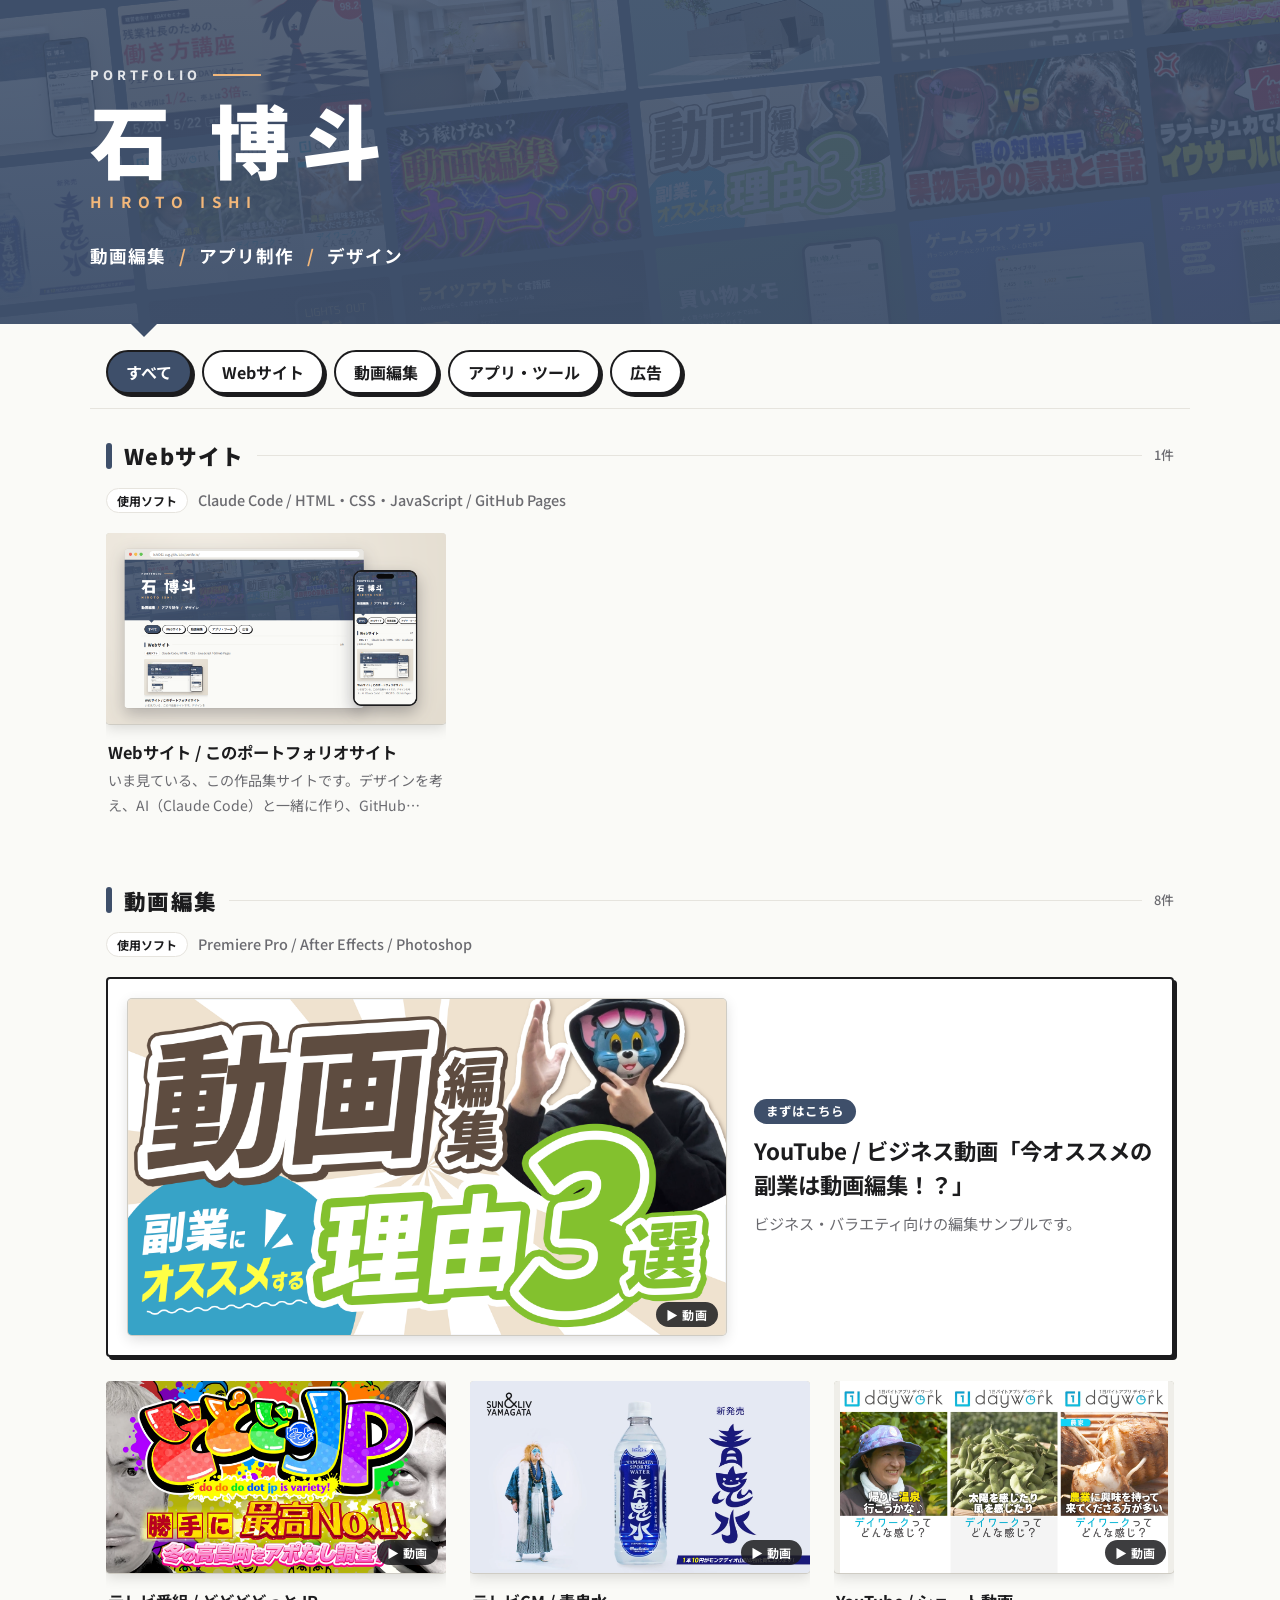
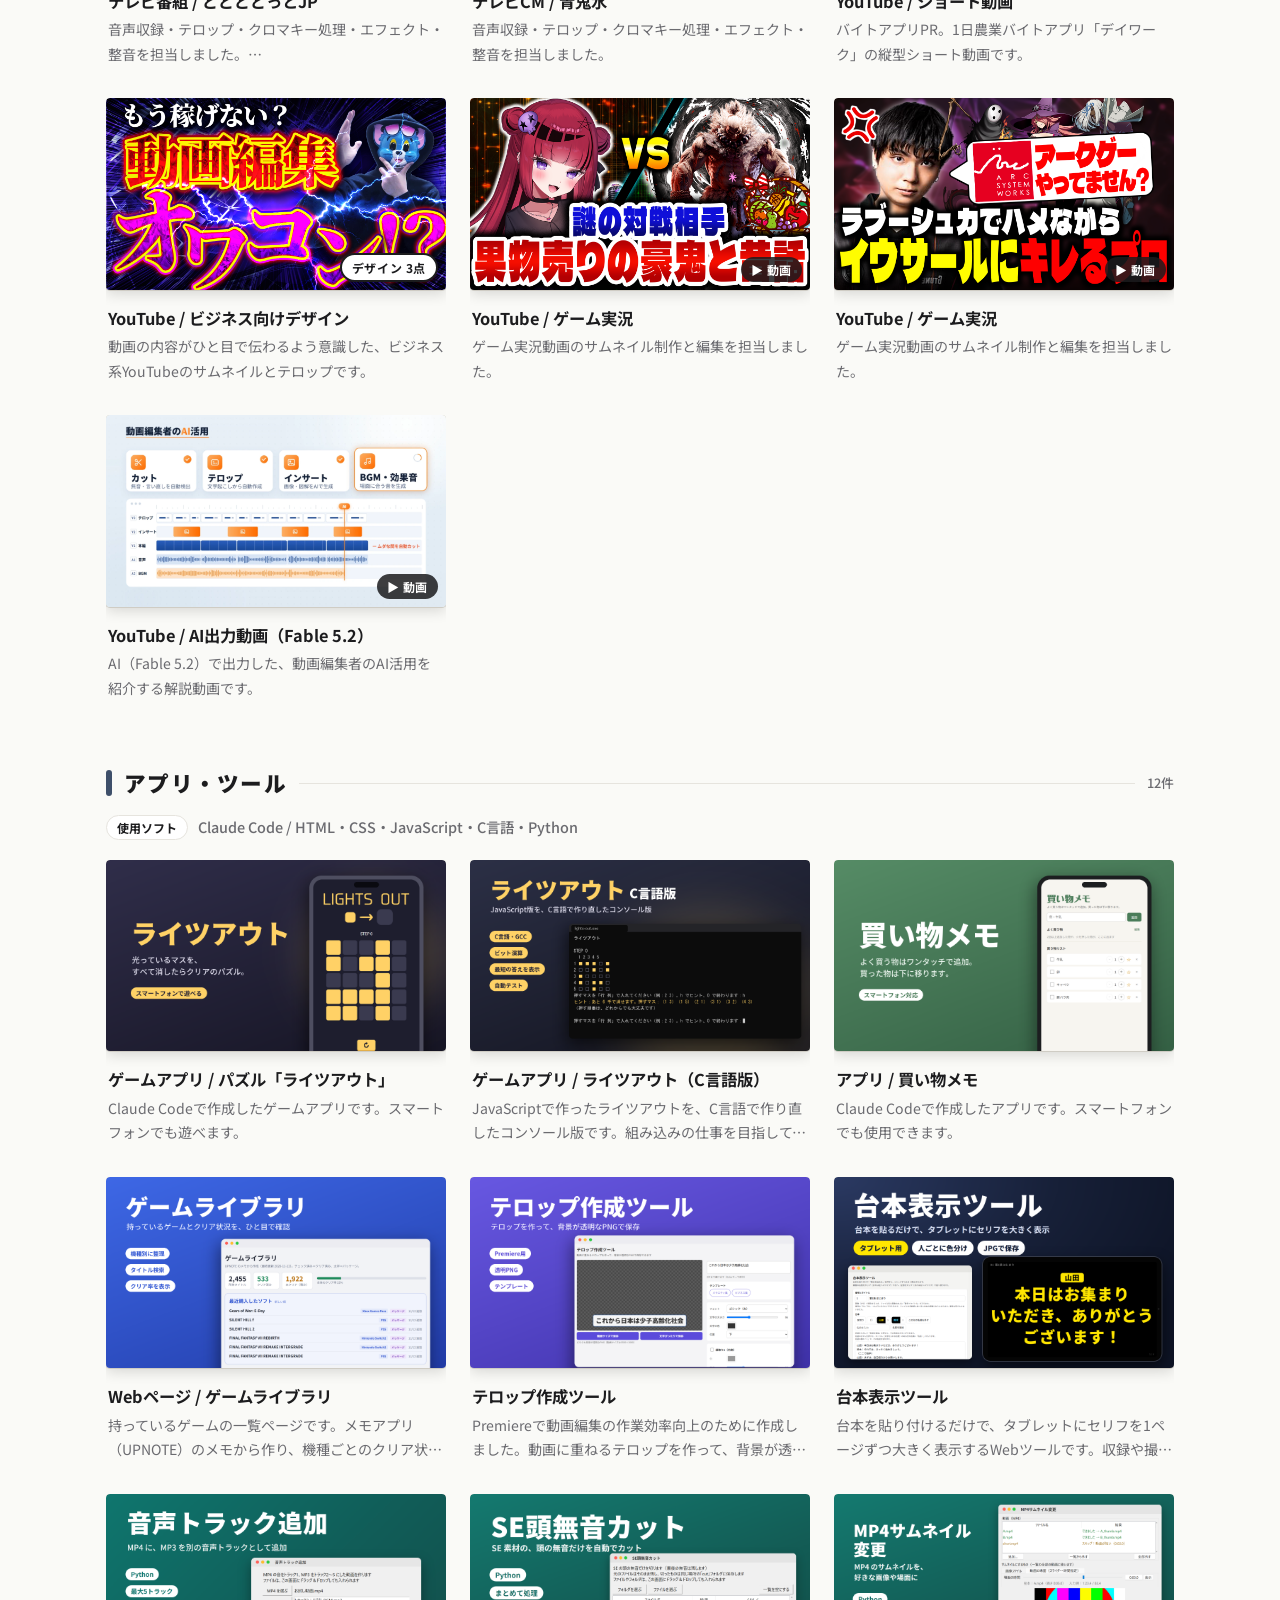
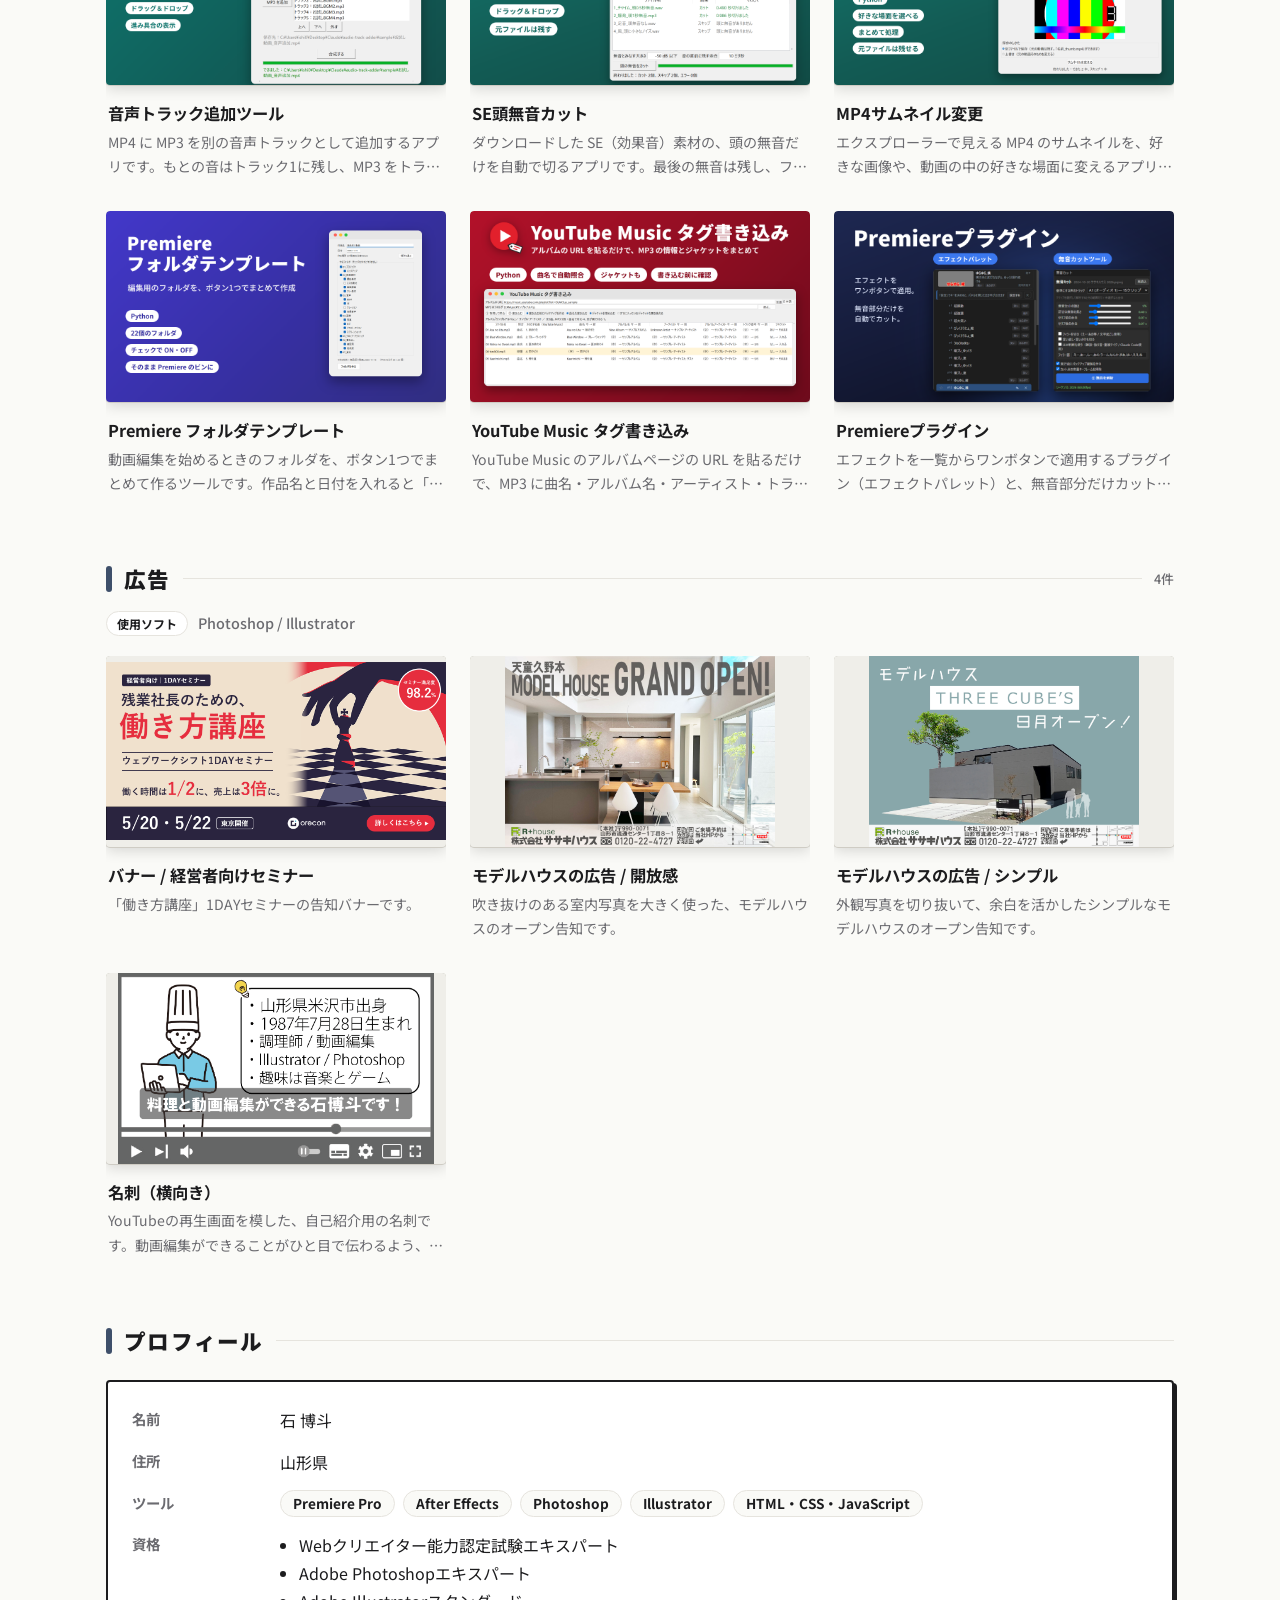
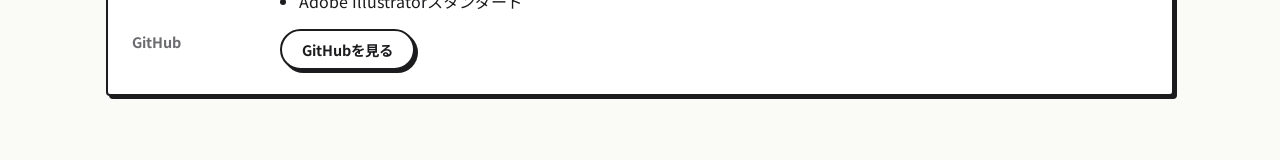
==== commit 36b3599a: "Add files via upload" ====
--- a/index.html
+++ b/index.html
@@ -40,8 +40,8 @@
     <h2 class="section-head">プロフィール</h2>
     <dl class="profile-list">
       <dt>名前</dt><dd>石 博斗</dd>
-      <dt>住んでいる所</dt><dd>山形県</dd>
-      <dt>使えるソフト</dt>
+      <dt>住所</dt><dd>山形県</dd>
+      <dt>ツール</dt>
       <dd class="chips">
         <span>Premiere Pro</span><span>After Effects</span><span>Photoshop</span><span>Illustrator</span><span>HTML・CSS・JavaScript</span>
       </dd>
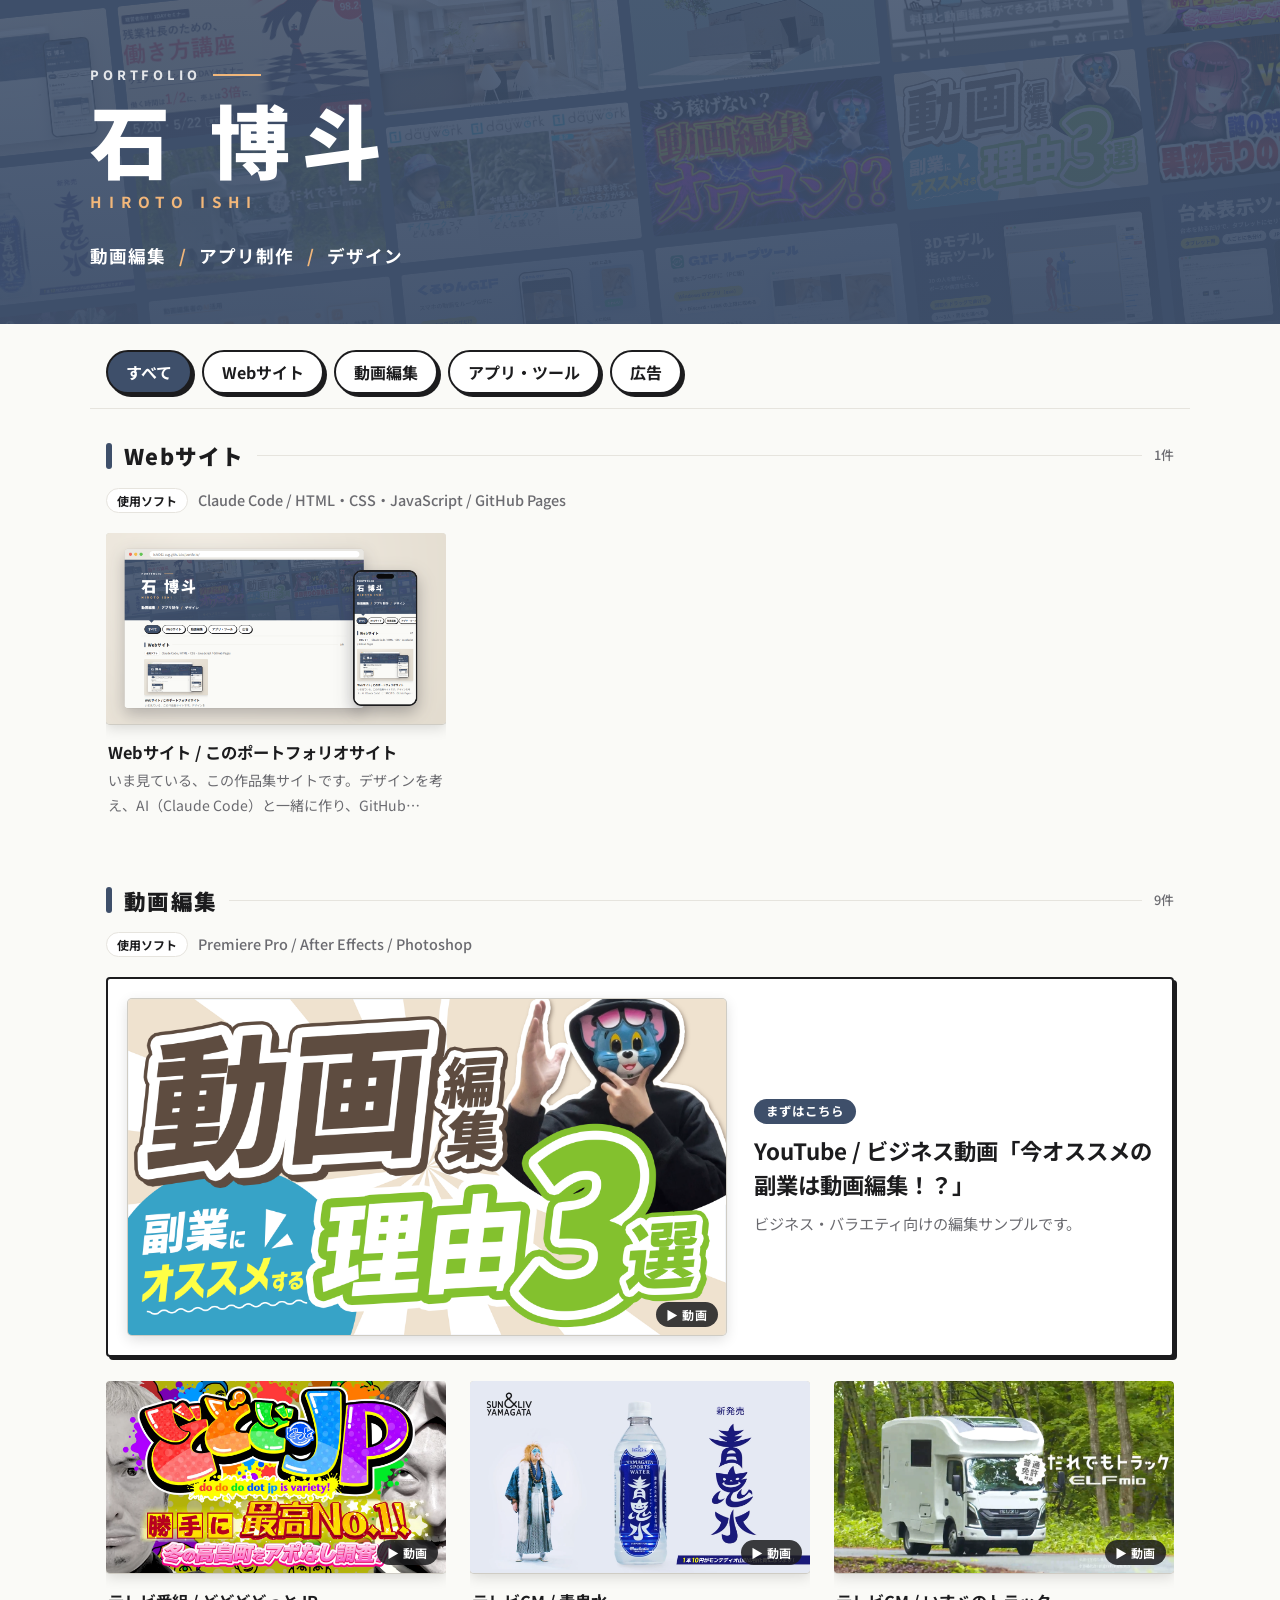
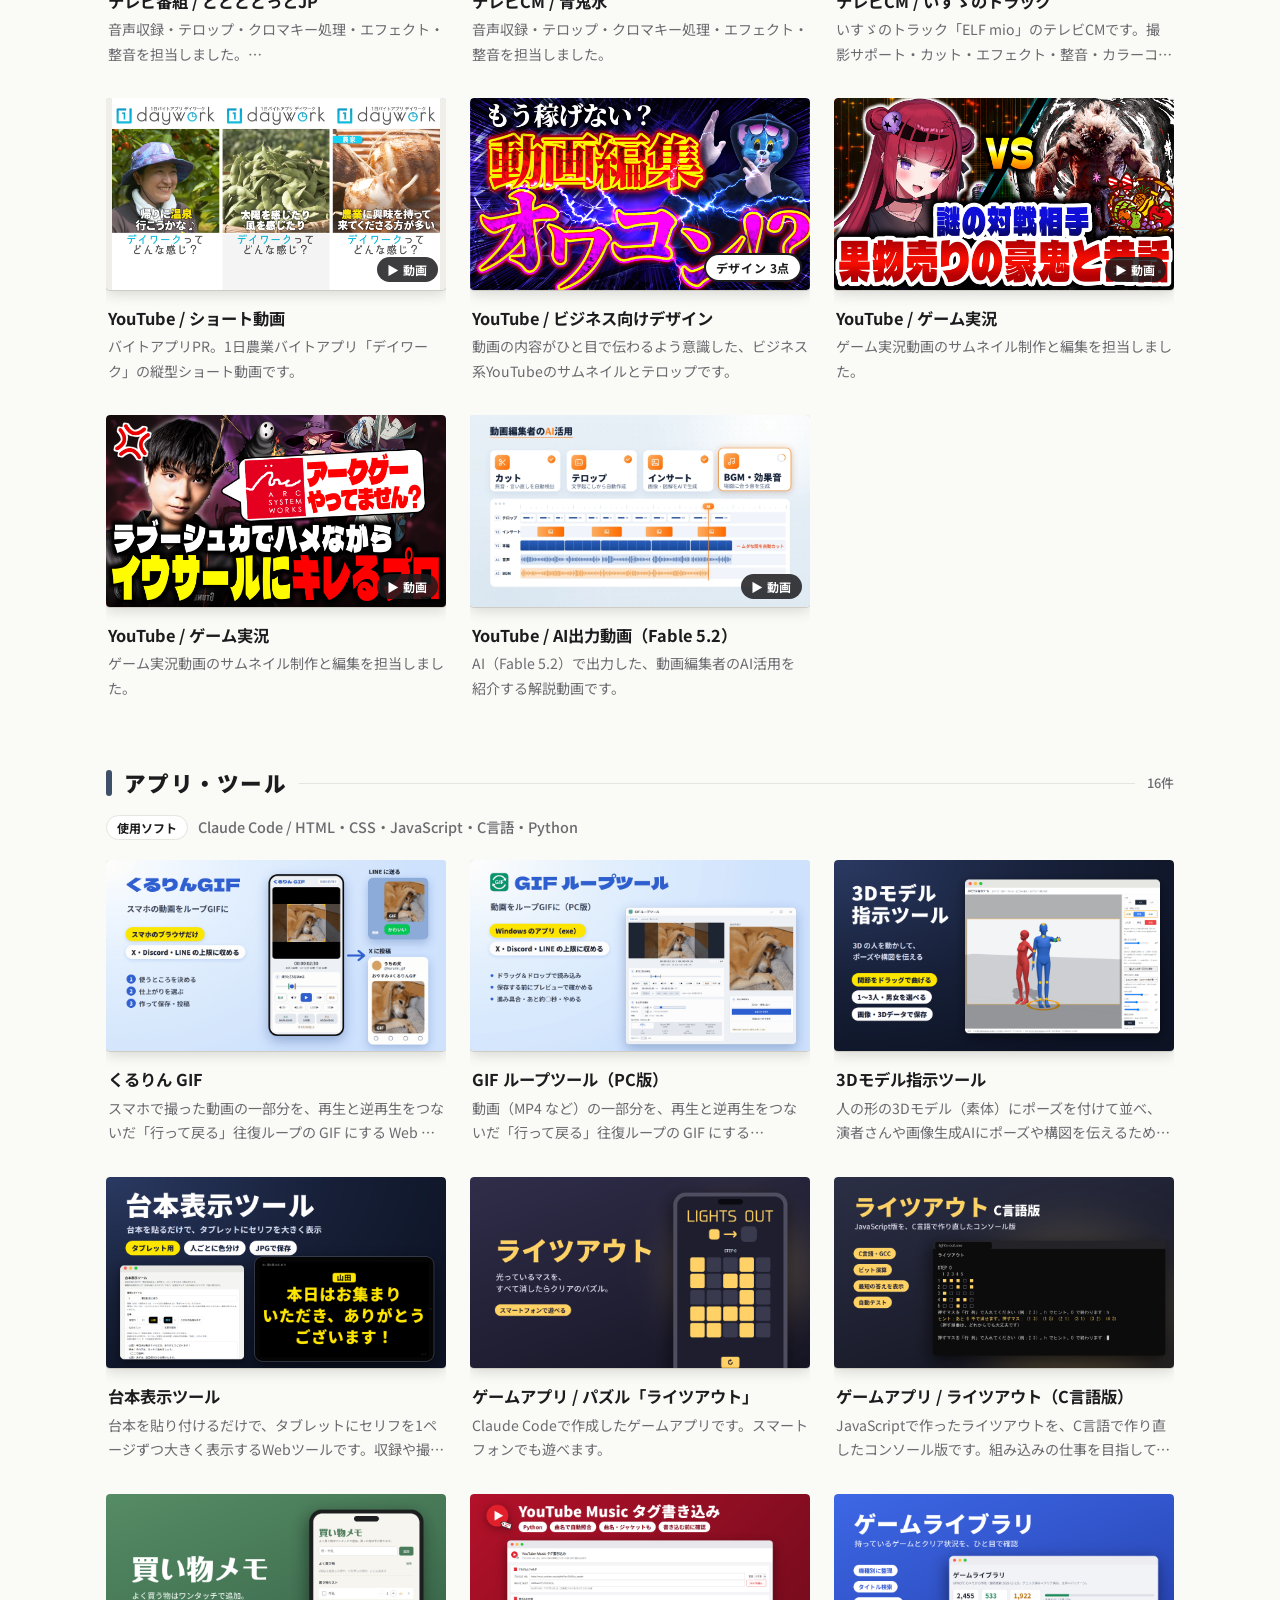
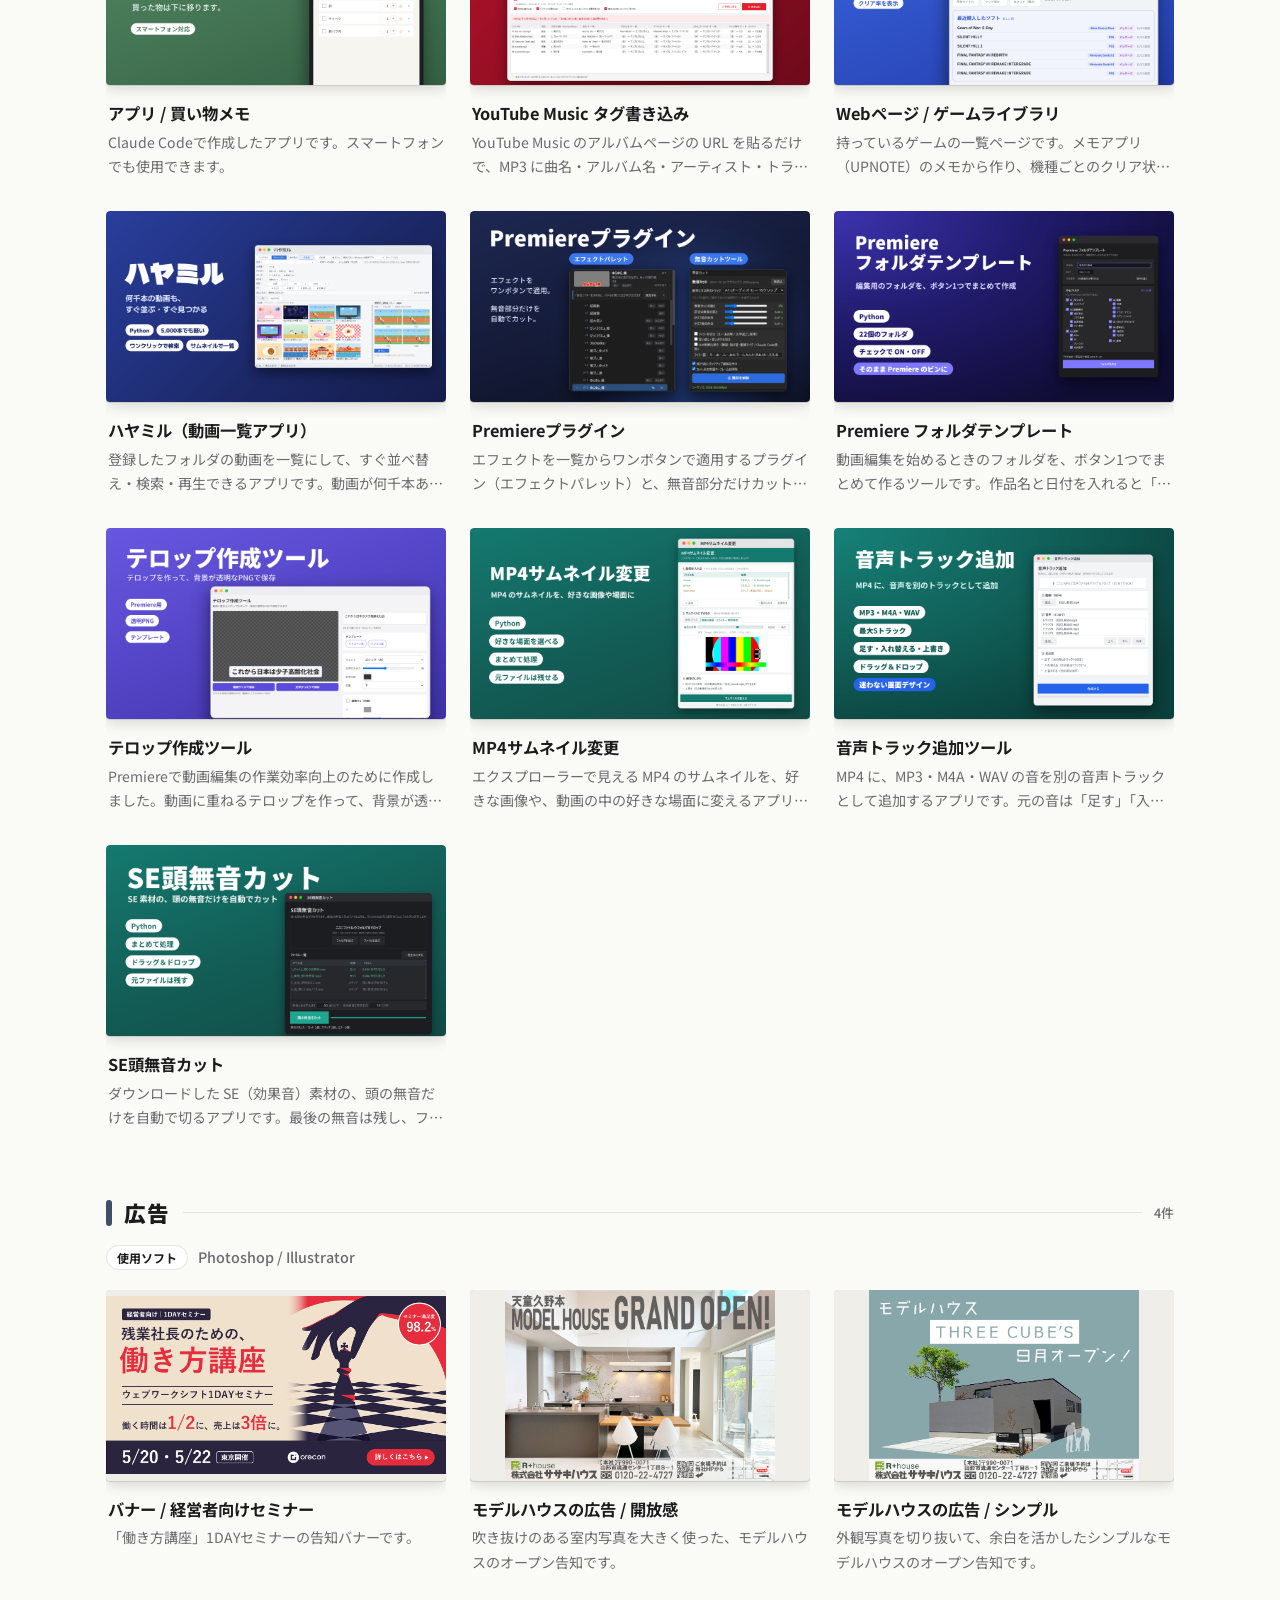
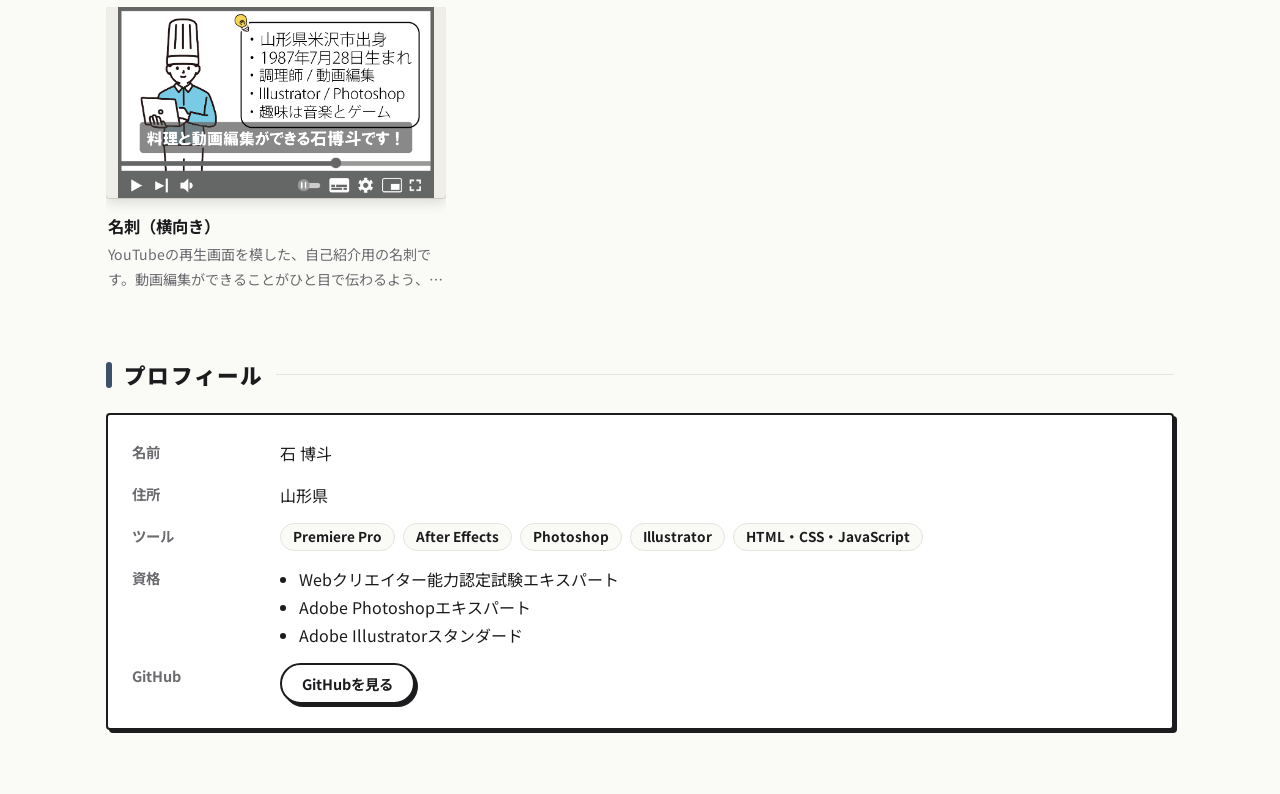
==== commit a63b1c41: "Add files via upload" ====
--- a/index.html
+++ b/index.html
@@ -7,6 +7,8 @@
 <link rel="preconnect" href="https://fonts.googleapis.com">
 <link rel="preconnect" href="https://fonts.gstatic.com" crossorigin>
 <link rel="stylesheet" href="https://fonts.googleapis.com/css2?family=Noto+Sans+JP:wght@400;500;700;900&display=swap">
+<link rel="icon" href="favicon.png" type="image/png">
+<link rel="apple-touch-icon" href="apple-touch-icon.png">
 <link rel="stylesheet" href="style.css">
 <script src="works.js"></script>
 <script src="app.js"></script>
--- a/style.css
+++ b/style.css
@@ -118,6 +118,7 @@
 .hero .role { margin-top: 26px; font-size: 1.1rem; }
 .hero .role .sep { margin: 0 .7em; }
 .hero::after { left: max(40px, calc((100% - 1100px) / 2 + 40px)); transform: none; } /* 吹き出しの三角も左側へ */
+.hero::after { display: none; } /* 吹き出しの三角は出さない（2026-11-26） */
 
 .hero .eyebrow, .hero h1, .hero .en, .hero .role > * {
   opacity: 0; animation: heroIn .7s cubic-bezier(.2,.7,.2,1) forwards;
